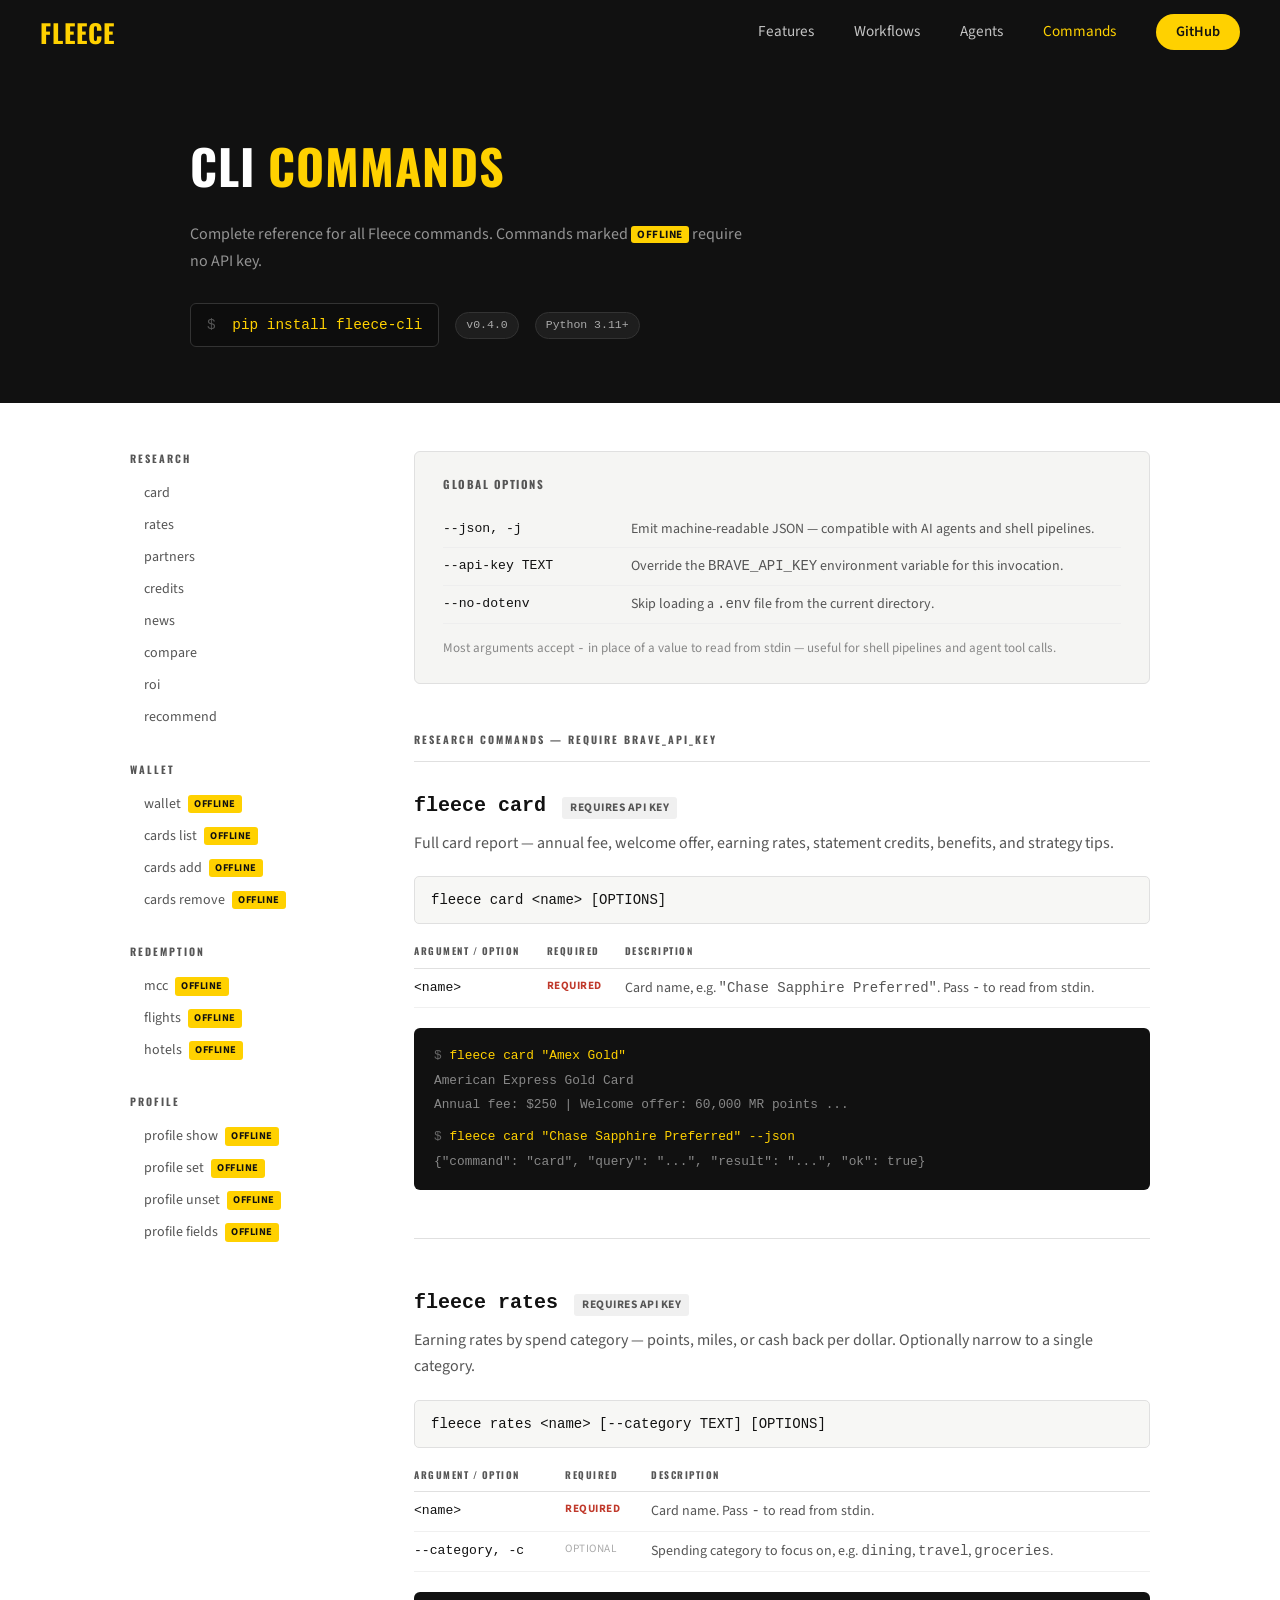
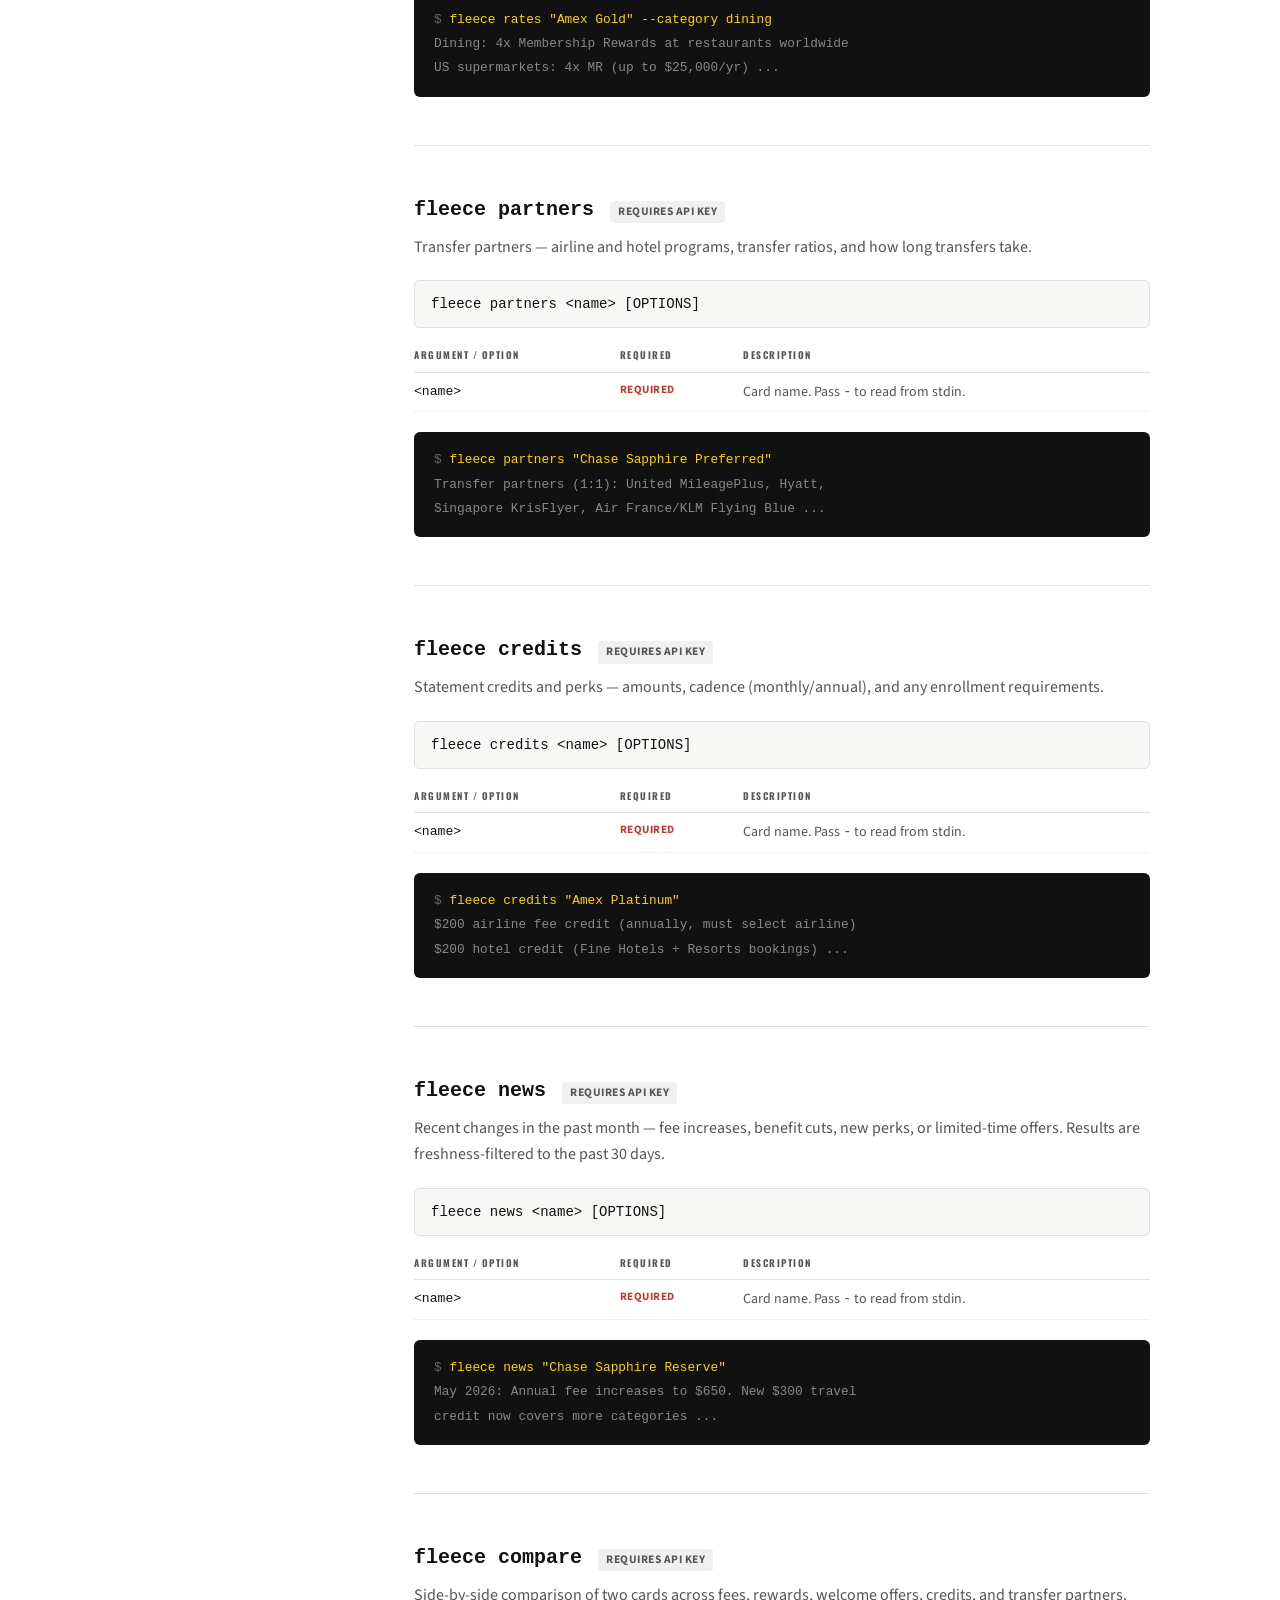
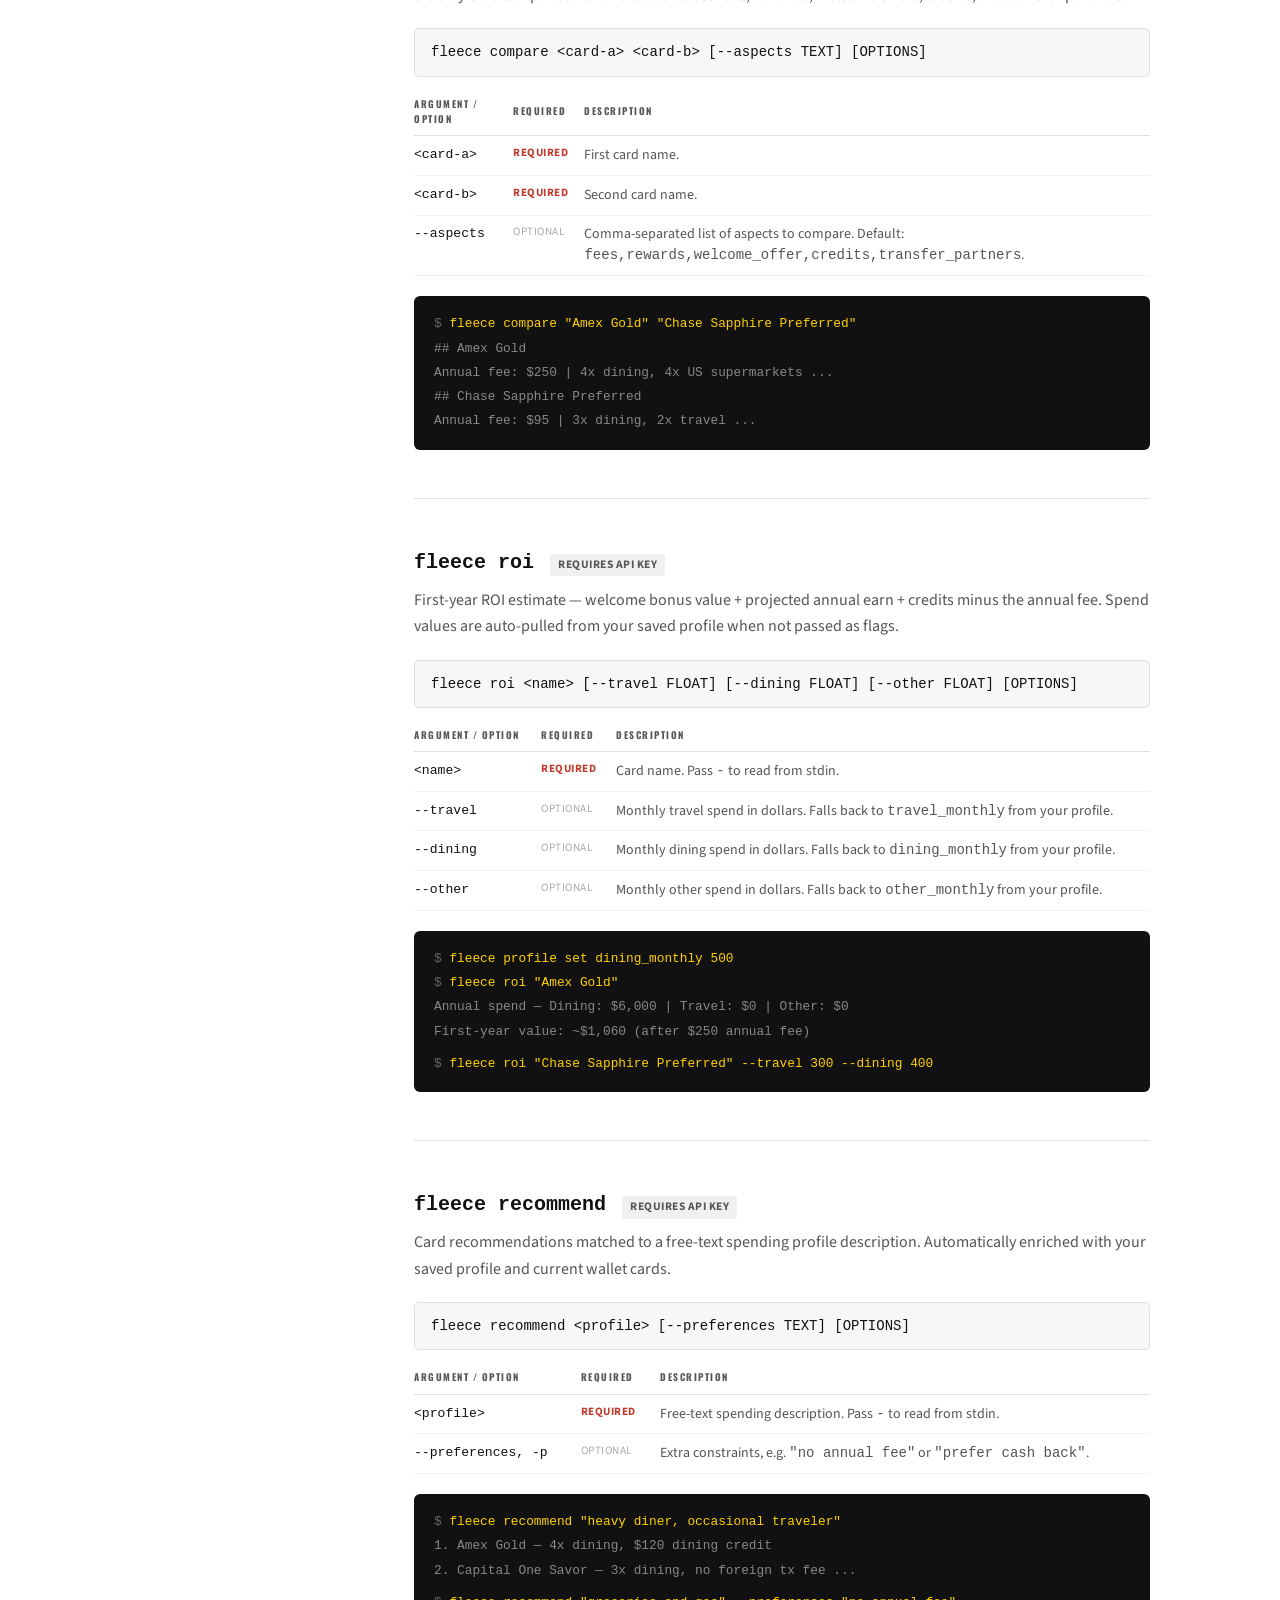
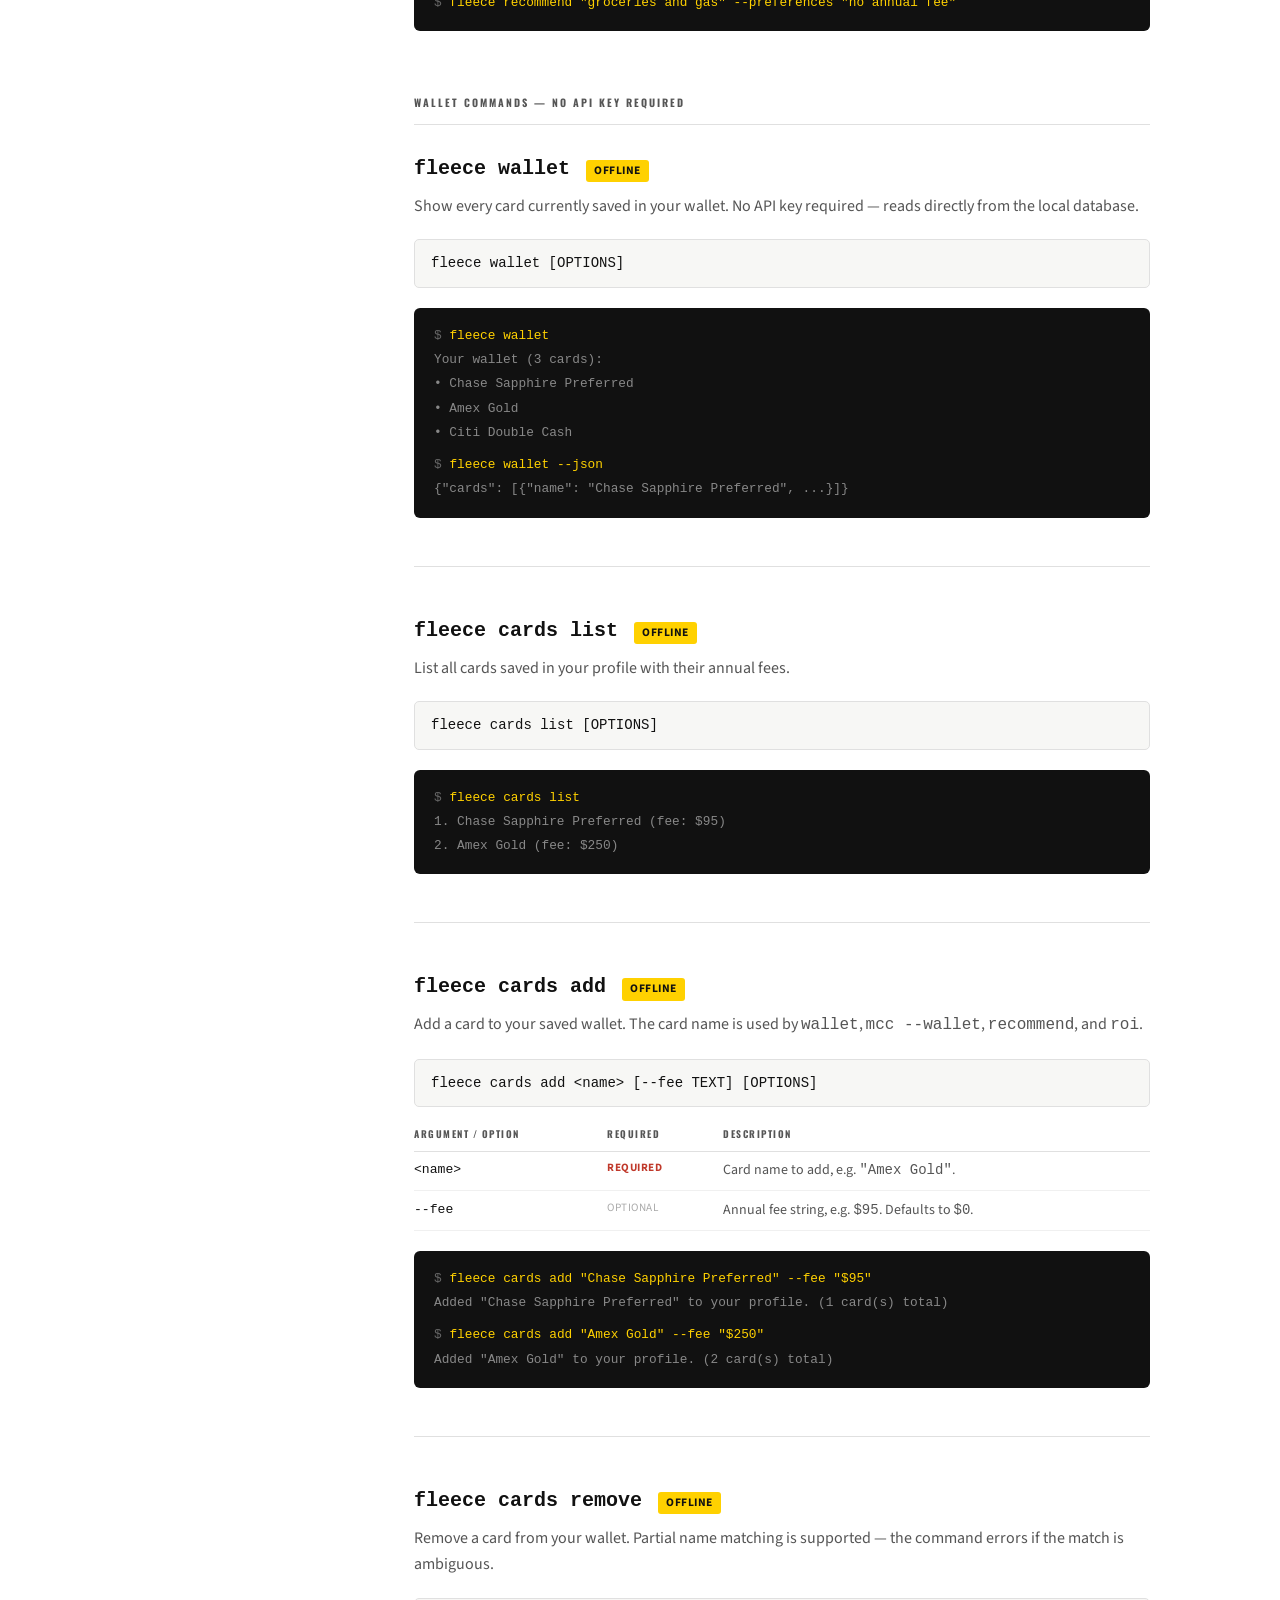
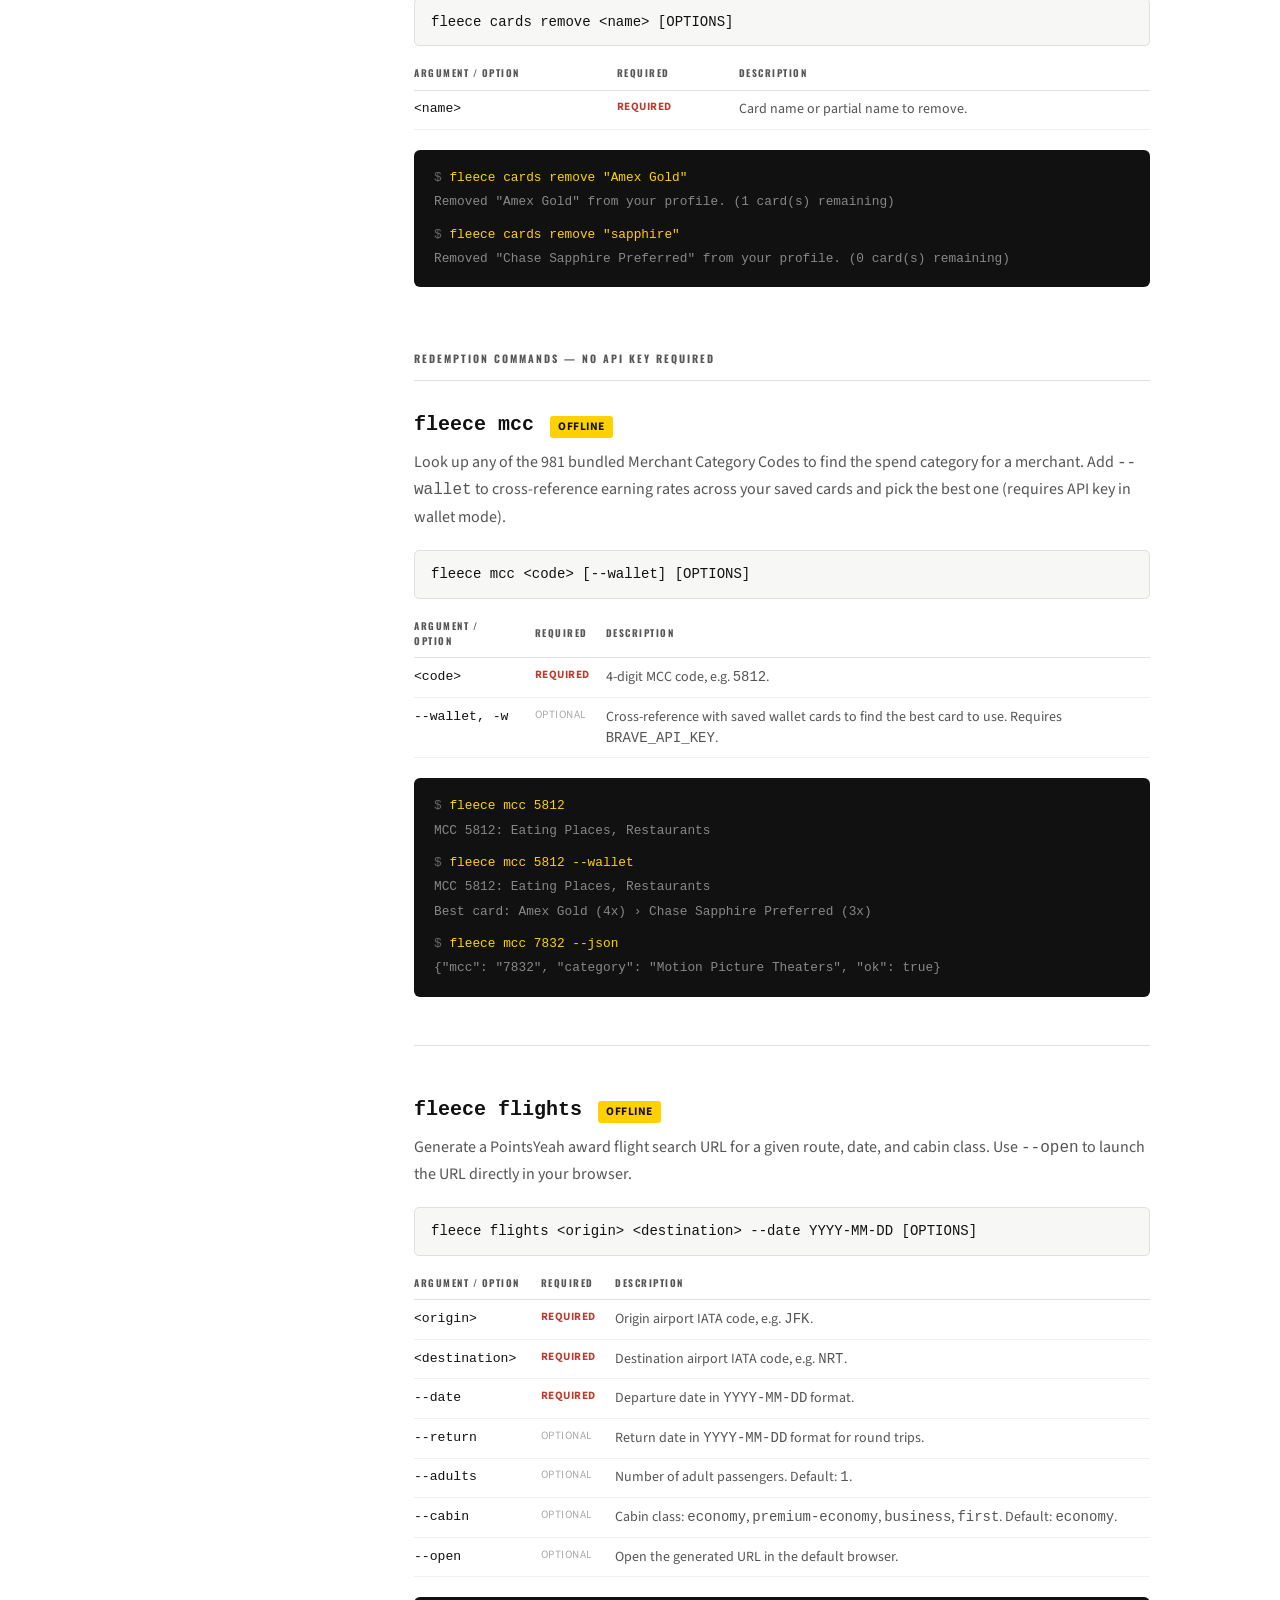
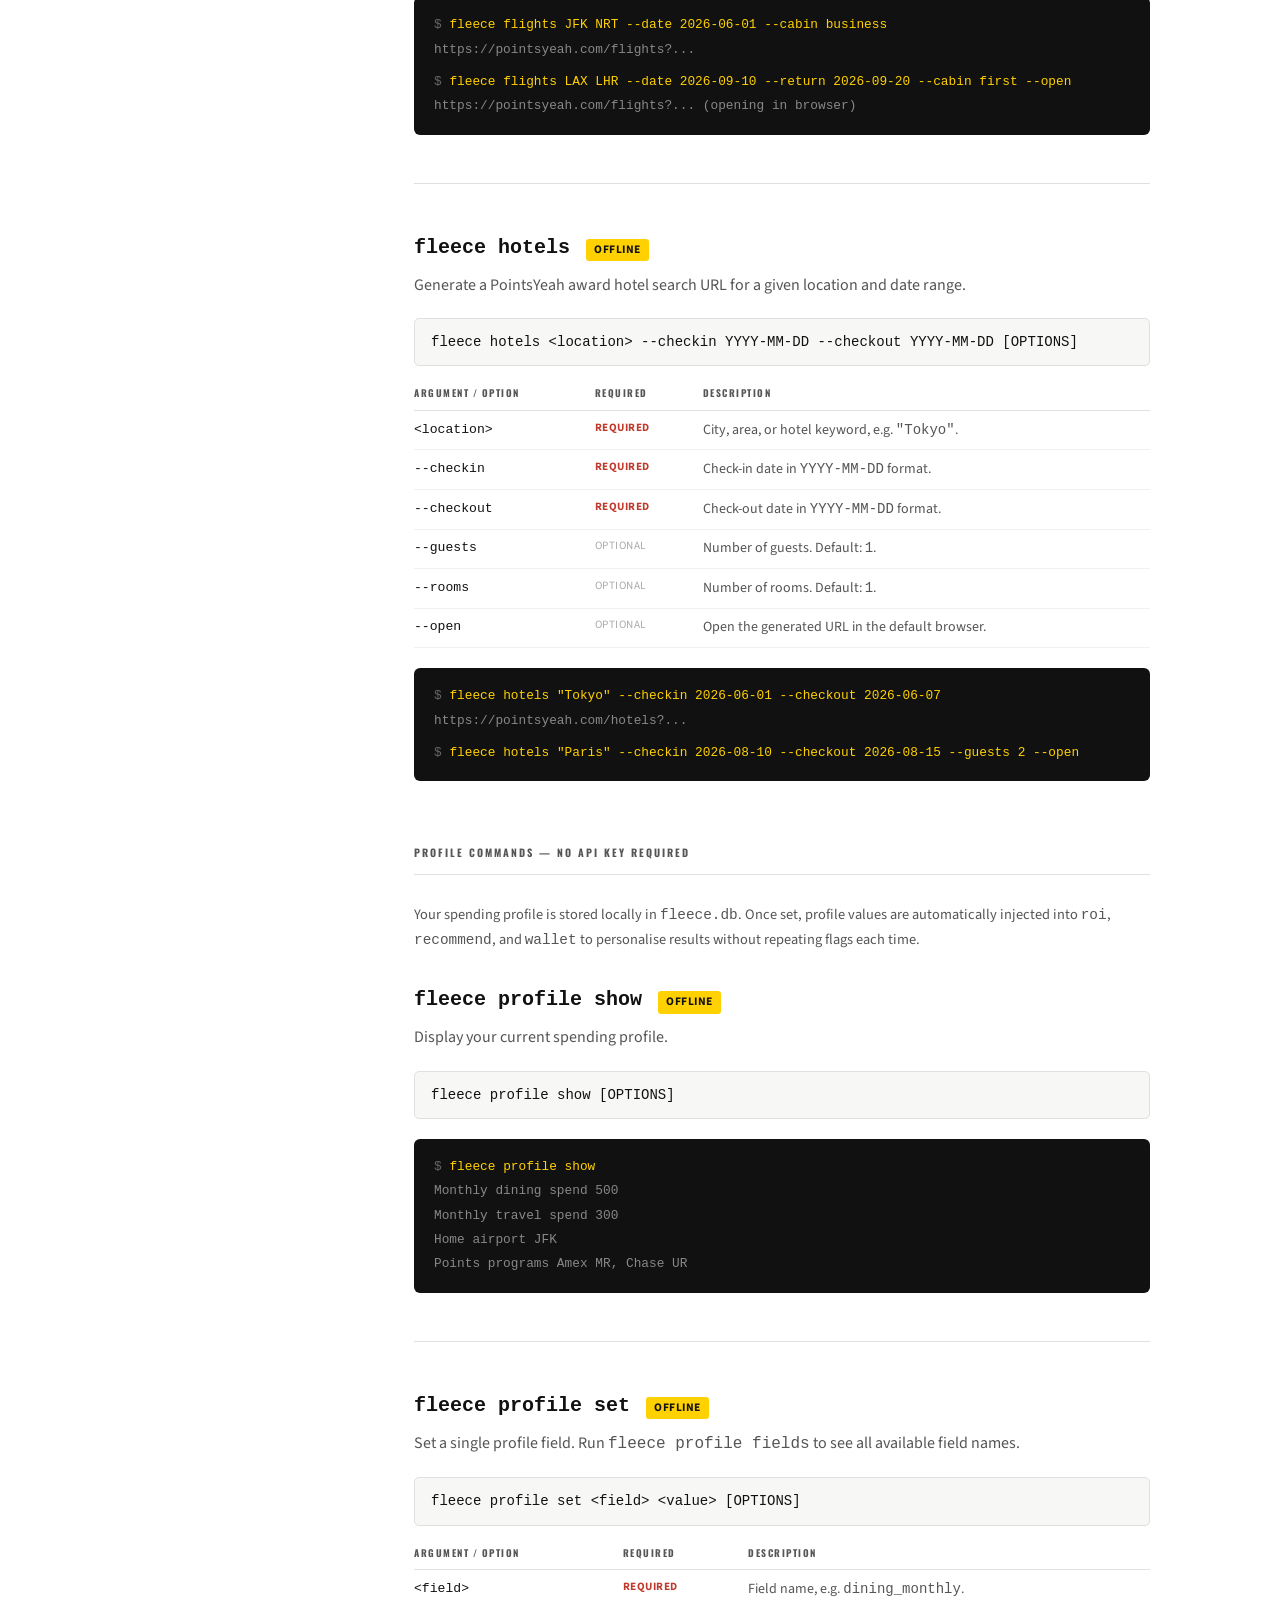
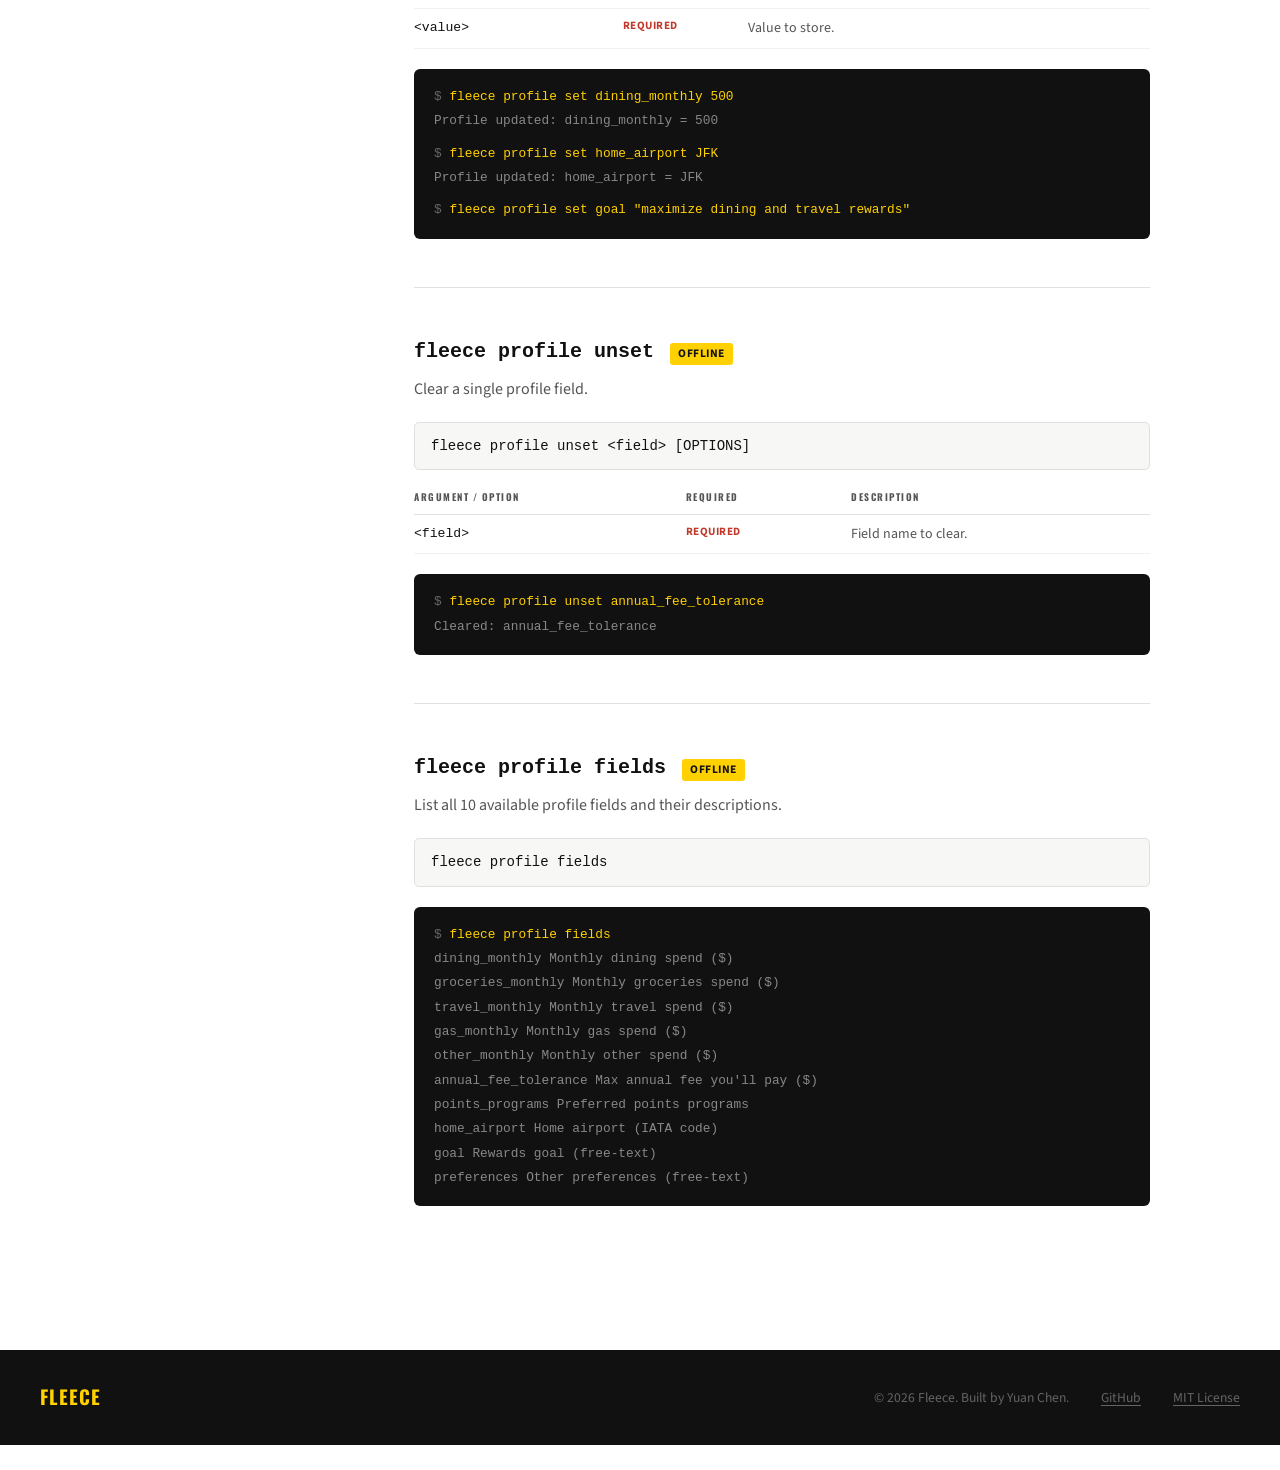
==== docs/commands.html @ 5d51df51 "Add commands documentation page and improve --help text - docs/commands.html: full reference for all" ====
<!DOCTYPE html>
<html lang="en">
<head>
  <meta charset="UTF-8" />
  <meta name="viewport" content="width=device-width, initial-scale=1.0" />

  <title>CLI Commands — Fleece Credit Card Research</title>
  <meta name="description" content="Complete reference for all 13 Fleece CLI commands — card research, wallet management, MCC lookup, award flight and hotel search, spending profile, and ROI estimation." />
  <meta name="robots" content="index, follow" />
  <meta name="author" content="Yuan Chen" />
  <link rel="canonical" href="https://getfleece.io/commands" />

  <meta property="og:type" content="website" />
  <meta property="og:url" content="https://getfleece.io/commands" />
  <meta property="og:title" content="CLI Commands — Fleece Credit Card Research" />
  <meta property="og:description" content="Complete reference for all 13 Fleece CLI commands." />
  <meta property="og:site_name" content="Fleece" />

  <link rel="preconnect" href="https://fonts.googleapis.com">
  <link rel="preconnect" href="https://fonts.gstatic.com" crossorigin>
  <link href="https://fonts.googleapis.com/css2?family=Oswald:wght@400;600;700&family=Source+Sans+3:wght@400;600&display=swap" rel="stylesheet">

  <style>
    *, *::before, *::after { box-sizing: border-box; margin: 0; padding: 0; }

    :root {
      --yellow: #FFD100;
      --black:  #111111;
      --white:  #FFFFFF;
      --gray:   #F5F5F3;
      --mid:    #555555;
      --border: #E0E0E0;
      --font-head: 'Oswald', sans-serif;
      --font-body: 'Source Sans 3', sans-serif;
    }

    html { scroll-behavior: smooth; }

    body {
      font-family: var(--font-body);
      font-size: 17px;
      color: var(--black);
      background: var(--white);
      line-height: 1.6;
    }

    a { color: inherit; }

    /* ── NAV ──────────────────────────────────── */
    nav {
      background: var(--black);
      display: flex;
      align-items: center;
      justify-content: space-between;
      padding: 0 2.5rem;
      height: 64px;
      position: sticky;
      top: 0;
      z-index: 100;
    }

    .nav-logo {
      font-family: var(--font-head);
      font-size: 1.6rem;
      font-weight: 700;
      color: var(--yellow);
      text-decoration: none;
      letter-spacing: 1px;
      text-transform: uppercase;
    }

    .nav-links {
      list-style: none;
      display: flex;
      gap: 2.5rem;
      align-items: center;
    }

    .nav-links a {
      font-family: var(--font-body);
      font-size: 0.95rem;
      color: rgba(255,255,255,0.75);
      text-decoration: none;
      transition: color 0.15s;
    }

    .nav-links a:hover { color: var(--yellow); }
    .nav-links a.active { color: var(--yellow); }

    .nav-links .btn-pill {
      background: var(--yellow);
      color: var(--black);
      padding: 0.45rem 1.25rem;
      border-radius: 100px;
      font-weight: 600;
      font-size: 0.9rem;
    }

    .nav-links .btn-pill:hover { background: #e6bc00; color: var(--black); }

    /* ── PAGE HEADER ──────────────────────────── */
    .page-header {
      background: var(--black);
      padding: 4rem 2.5rem 3.5rem;
    }

    .page-header-inner {
      max-width: 900px;
      margin: 0 auto;
    }

    .page-header h1 {
      font-family: var(--font-head);
      font-size: clamp(2rem, 4vw, 3rem);
      font-weight: 700;
      text-transform: uppercase;
      color: var(--white);
      letter-spacing: 1px;
      margin-bottom: 1rem;
    }

    .page-header h1 span { color: var(--yellow); }

    .page-header p {
      color: rgba(255,255,255,0.55);
      font-size: 1rem;
      max-width: 560px;
      line-height: 1.7;
    }

    .page-header .install-strip {
      margin-top: 1.75rem;
      display: flex;
      align-items: center;
      gap: 1rem;
      flex-wrap: wrap;
    }

    .install-cmd {
      background: #0d0d0d;
      border: 1px solid #333;
      border-radius: 6px;
      padding: 0.6rem 1rem;
      font-family: 'Courier New', monospace;
      font-size: 0.9rem;
      color: var(--yellow);
    }

    .install-cmd span { color: #555; margin-right: 0.5rem; }

    .badge {
      background: #1e1e1e;
      border: 1px solid #333;
      color: #aaa;
      font-family: 'Courier New', monospace;
      font-size: 0.72rem;
      padding: 3px 10px;
      border-radius: 20px;
    }

    /* ── SIDEBAR + CONTENT LAYOUT ─────────────── */
    .docs-layout {
      max-width: 1100px;
      margin: 0 auto;
      padding: 3rem 2.5rem 5rem;
      display: grid;
      grid-template-columns: 220px 1fr;
      gap: 4rem;
      align-items: start;
    }

    @media (max-width: 768px) {
      .docs-layout {
        grid-template-columns: 1fr;
        gap: 2rem;
      }
      .sidebar { display: none; }
    }

    /* ── SIDEBAR ──────────────────────────────── */
    .sidebar {
      position: sticky;
      top: 80px;
    }

    .sidebar-group {
      margin-bottom: 1.75rem;
    }

    .sidebar-group-label {
      font-family: var(--font-head);
      font-size: 0.65rem;
      font-weight: 700;
      text-transform: uppercase;
      letter-spacing: 2px;
      color: var(--mid);
      margin-bottom: 0.6rem;
    }

    .sidebar-group a {
      display: block;
      font-size: 0.875rem;
      color: var(--mid);
      text-decoration: none;
      padding: 0.3rem 0;
      border-left: 2px solid transparent;
      padding-left: 0.75rem;
      transition: color 0.15s, border-color 0.15s;
    }

    .sidebar-group a:hover {
      color: var(--black);
      border-left-color: var(--yellow);
    }

    .offline-badge {
      display: inline-block;
      font-size: 0.65rem;
      font-weight: 700;
      text-transform: uppercase;
      letter-spacing: 0.5px;
      background: var(--yellow);
      color: var(--black);
      padding: 1px 6px;
      border-radius: 3px;
      margin-left: 4px;
      vertical-align: middle;
    }

    /* ── COMMAND SECTIONS ─────────────────────── */
    .cmd-section {
      margin-bottom: 4rem;
    }

    .cmd-section-title {
      font-family: var(--font-head);
      font-size: 0.65rem;
      font-weight: 700;
      text-transform: uppercase;
      letter-spacing: 2px;
      color: var(--mid);
      margin-bottom: 1.75rem;
      padding-bottom: 0.75rem;
      border-bottom: 1px solid var(--border);
    }

    .cmd-block {
      margin-bottom: 3rem;
      padding-bottom: 3rem;
      border-bottom: 1px solid var(--border);
    }

    .cmd-block:last-child {
      border-bottom: none;
      margin-bottom: 0;
      padding-bottom: 0;
    }

    .cmd-block-header {
      display: flex;
      align-items: baseline;
      gap: 1rem;
      margin-bottom: 0.5rem;
      flex-wrap: wrap;
    }

    .cmd-name {
      font-family: 'Courier New', monospace;
      font-size: 1.25rem;
      font-weight: 700;
      color: var(--black);
    }

    .cmd-tag {
      font-size: 0.72rem;
      font-weight: 700;
      text-transform: uppercase;
      letter-spacing: 0.5px;
      padding: 2px 8px;
      border-radius: 3px;
    }

    .cmd-tag-offline {
      background: var(--yellow);
      color: var(--black);
    }

    .cmd-tag-research {
      background: #f0f0f0;
      color: var(--mid);
    }

    .cmd-desc {
      font-size: 1rem;
      color: var(--mid);
      margin-bottom: 1.25rem;
      line-height: 1.65;
    }

    /* usage line */
    .cmd-usage {
      font-family: 'Courier New', monospace;
      font-size: 0.875rem;
      background: #f7f7f5;
      border: 1px solid var(--border);
      border-radius: 5px;
      padding: 0.75rem 1rem;
      margin-bottom: 1.25rem;
      color: var(--black);
      overflow-x: auto;
    }

    /* args / options table */
    .args-table {
      width: 100%;
      border-collapse: collapse;
      margin-bottom: 1.25rem;
      font-size: 0.875rem;
    }

    .args-table th {
      text-align: left;
      font-family: var(--font-head);
      font-size: 0.6rem;
      letter-spacing: 1.5px;
      text-transform: uppercase;
      color: var(--mid);
      padding: 0 0.5rem 0.5rem;
      border-bottom: 1px solid var(--border);
    }

    .args-table th:first-child { padding-left: 0; }

    .args-table td {
      padding: 0.55rem 0.5rem;
      vertical-align: top;
      border-bottom: 1px solid #f0f0f0;
      color: var(--mid);
      line-height: 1.5;
    }

    .args-table td:first-child {
      padding-left: 0;
      font-family: 'Courier New', monospace;
      font-size: 0.82rem;
      color: var(--black);
      white-space: nowrap;
    }

    .args-table td.required {
      font-size: 0.7rem;
      text-transform: uppercase;
      letter-spacing: 0.5px;
      font-weight: 700;
      color: #c0392b;
    }

    .args-table td.optional {
      font-size: 0.7rem;
      text-transform: uppercase;
      letter-spacing: 0.5px;
      color: #aaa;
    }

    /* example block */
    .example-block {
      background: #111;
      border-radius: 6px;
      padding: 1rem 1.25rem;
      font-family: 'Courier New', monospace;
      font-size: 0.8rem;
      line-height: 1.9;
      overflow-x: auto;
    }

    .example-block .prompt { color: #666; }
    .example-block .cmd-text { color: var(--yellow); }
    .example-block .output { color: #888; }

    /* ── GLOBAL OPTIONS ───────────────────────── */
    .global-opts {
      background: var(--gray);
      border: 1px solid var(--border);
      border-radius: 6px;
      padding: 1.5rem 1.75rem;
      margin-bottom: 3rem;
      font-size: 0.9rem;
    }

    .global-opts h3 {
      font-family: var(--font-head);
      font-size: 0.7rem;
      font-weight: 700;
      text-transform: uppercase;
      letter-spacing: 1.5px;
      color: var(--mid);
      margin-bottom: 1rem;
    }

    .global-opts table {
      width: 100%;
      border-collapse: collapse;
      font-size: 0.875rem;
    }

    .global-opts td {
      padding: 0.45rem 0.5rem;
      vertical-align: top;
      color: var(--mid);
      border-bottom: 1px solid #eee;
    }

    .global-opts td:first-child {
      font-family: 'Courier New', monospace;
      font-size: 0.82rem;
      color: var(--black);
      white-space: nowrap;
      padding-left: 0;
      width: 180px;
    }

    /* ── FOOTER ───────────────────────────────── */
    footer {
      background: var(--black);
      padding: 2rem 2.5rem;
      display: flex;
      align-items: center;
      justify-content: space-between;
      gap: 1rem;
      flex-wrap: wrap;
    }

    .footer-logo {
      font-family: var(--font-head);
      font-size: 1.2rem;
      font-weight: 700;
      color: var(--yellow);
      text-transform: uppercase;
      letter-spacing: 1px;
      text-decoration: none;
    }

    .footer-right {
      display: flex;
      align-items: center;
      gap: 2rem;
    }

    .footer-copy {
      color: rgba(255,255,255,0.35);
      font-size: 0.85rem;
    }

    .footer-right a {
      color: rgba(255,255,255,0.35);
      font-size: 0.85rem;
      text-decoration: underline;
      text-underline-offset: 3px;
    }

    .footer-right a:hover { color: var(--yellow); }
  </style>
</head>
<body>

<!-- NAV -->
<nav>
  <a class="nav-logo" href="/">Fleece</a>
  <ul class="nav-links">
    <li><a href="/#features">Features</a></li>
    <li><a href="/#workflows">Workflows</a></li>
    <li><a href="/#agents">Agents</a></li>
    <li><a href="/commands" class="active">Commands</a></li>
    <li><a href="https://github.com/chenyuan99/fleece" target="_blank" class="btn-pill">GitHub</a></li>
  </ul>
</nav>

<!-- PAGE HEADER -->
<div class="page-header">
  <div class="page-header-inner">
    <h1>CLI <span>Commands</span></h1>
    <p>Complete reference for all Fleece commands. Commands marked <span style="background:var(--yellow);color:var(--black);font-size:0.7rem;font-weight:700;text-transform:uppercase;letter-spacing:0.5px;padding:1px 6px;border-radius:3px;vertical-align:middle;">offline</span> require no API key.</p>
    <div class="install-strip">
      <div class="install-cmd"><span>$</span> pip install fleece-cli</div>
      <span class="badge">v0.4.0</span>
      <span class="badge">Python 3.11+</span>
    </div>
  </div>
</div>

<!-- DOCS LAYOUT -->
<div class="docs-layout">

  <!-- SIDEBAR -->
  <aside class="sidebar">
    <div class="sidebar-group">
      <div class="sidebar-group-label">Research</div>
      <a href="#cmd-card">card</a>
      <a href="#cmd-rates">rates</a>
      <a href="#cmd-partners">partners</a>
      <a href="#cmd-credits">credits</a>
      <a href="#cmd-news">news</a>
      <a href="#cmd-compare">compare</a>
      <a href="#cmd-roi">roi</a>
      <a href="#cmd-recommend">recommend</a>
    </div>
    <div class="sidebar-group">
      <div class="sidebar-group-label">Wallet</div>
      <a href="#cmd-wallet">wallet <span class="offline-badge">offline</span></a>
      <a href="#cmd-cards-list">cards list <span class="offline-badge">offline</span></a>
      <a href="#cmd-cards-add">cards add <span class="offline-badge">offline</span></a>
      <a href="#cmd-cards-remove">cards remove <span class="offline-badge">offline</span></a>
    </div>
    <div class="sidebar-group">
      <div class="sidebar-group-label">Redemption</div>
      <a href="#cmd-mcc">mcc <span class="offline-badge">offline</span></a>
      <a href="#cmd-flights">flights <span class="offline-badge">offline</span></a>
      <a href="#cmd-hotels">hotels <span class="offline-badge">offline</span></a>
    </div>
    <div class="sidebar-group">
      <div class="sidebar-group-label">Profile</div>
      <a href="#cmd-profile-show">profile show <span class="offline-badge">offline</span></a>
      <a href="#cmd-profile-set">profile set <span class="offline-badge">offline</span></a>
      <a href="#cmd-profile-unset">profile unset <span class="offline-badge">offline</span></a>
      <a href="#cmd-profile-fields">profile fields <span class="offline-badge">offline</span></a>
    </div>
  </aside>

  <!-- MAIN CONTENT -->
  <main>

    <!-- Global options -->
    <div class="global-opts">
      <h3>Global Options</h3>
      <table>
        <tr>
          <td>--json, -j</td>
          <td>Emit machine-readable JSON — compatible with AI agents and shell pipelines.</td>
        </tr>
        <tr>
          <td>--api-key TEXT</td>
          <td>Override the <code>BRAVE_API_KEY</code> environment variable for this invocation.</td>
        </tr>
        <tr>
          <td>--no-dotenv</td>
          <td>Skip loading a <code>.env</code> file from the current directory.</td>
        </tr>
      </table>
      <p style="margin-top:0.9rem;font-size:0.82rem;color:#888;">Most arguments accept <code>-</code> in place of a value to read from stdin — useful for shell pipelines and agent tool calls.</p>
    </div>

    <!-- ── RESEARCH ──────────────────────────── -->
    <section class="cmd-section" id="research">
      <div class="cmd-section-title">Research Commands — require BRAVE_API_KEY</div>

      <!-- card -->
      <div class="cmd-block" id="cmd-card">
        <div class="cmd-block-header">
          <span class="cmd-name">fleece card</span>
          <span class="cmd-tag cmd-tag-research">requires api key</span>
        </div>
        <p class="cmd-desc">Full card report — annual fee, welcome offer, earning rates, statement credits, benefits, and strategy tips.</p>
        <div class="cmd-usage">fleece card &lt;name&gt; [OPTIONS]</div>
        <table class="args-table">
          <tr><th>Argument / Option</th><th>Required</th><th>Description</th></tr>
          <tr><td>&lt;name&gt;</td><td class="required">required</td><td>Card name, e.g. <code>"Chase Sapphire Preferred"</code>. Pass <code>-</code> to read from stdin.</td></tr>
        </table>
        <div class="example-block">
          <div><span class="prompt">$</span> <span class="cmd-text">fleece card "Amex Gold"</span></div>
          <div><span class="output">American Express Gold Card</span></div>
          <div><span class="output">Annual fee: $250 | Welcome offer: 60,000 MR points ...</span></div>
          <div style="margin-top:0.5rem;"><span class="prompt">$</span> <span class="cmd-text">fleece card "Chase Sapphire Preferred" --json</span></div>
          <div><span class="output">{"command": "card", "query": "...", "result": "...", "ok": true}</span></div>
        </div>
      </div>

      <!-- rates -->
      <div class="cmd-block" id="cmd-rates">
        <div class="cmd-block-header">
          <span class="cmd-name">fleece rates</span>
          <span class="cmd-tag cmd-tag-research">requires api key</span>
        </div>
        <p class="cmd-desc">Earning rates by spend category — points, miles, or cash back per dollar. Optionally narrow to a single category.</p>
        <div class="cmd-usage">fleece rates &lt;name&gt; [--category TEXT] [OPTIONS]</div>
        <table class="args-table">
          <tr><th>Argument / Option</th><th>Required</th><th>Description</th></tr>
          <tr><td>&lt;name&gt;</td><td class="required">required</td><td>Card name. Pass <code>-</code> to read from stdin.</td></tr>
          <tr><td>--category, -c</td><td class="optional">optional</td><td>Spending category to focus on, e.g. <code>dining</code>, <code>travel</code>, <code>groceries</code>.</td></tr>
        </table>
        <div class="example-block">
          <div><span class="prompt">$</span> <span class="cmd-text">fleece rates "Amex Gold" --category dining</span></div>
          <div><span class="output">Dining: 4x Membership Rewards at restaurants worldwide</span></div>
          <div><span class="output">US supermarkets: 4x MR (up to $25,000/yr) ...</span></div>
        </div>
      </div>

      <!-- partners -->
      <div class="cmd-block" id="cmd-partners">
        <div class="cmd-block-header">
          <span class="cmd-name">fleece partners</span>
          <span class="cmd-tag cmd-tag-research">requires api key</span>
        </div>
        <p class="cmd-desc">Transfer partners — airline and hotel programs, transfer ratios, and how long transfers take.</p>
        <div class="cmd-usage">fleece partners &lt;name&gt; [OPTIONS]</div>
        <table class="args-table">
          <tr><th>Argument / Option</th><th>Required</th><th>Description</th></tr>
          <tr><td>&lt;name&gt;</td><td class="required">required</td><td>Card name. Pass <code>-</code> to read from stdin.</td></tr>
        </table>
        <div class="example-block">
          <div><span class="prompt">$</span> <span class="cmd-text">fleece partners "Chase Sapphire Preferred"</span></div>
          <div><span class="output">Transfer partners (1:1): United MileagePlus, Hyatt,</span></div>
          <div><span class="output">Singapore KrisFlyer, Air France/KLM Flying Blue ...</span></div>
        </div>
      </div>

      <!-- credits -->
      <div class="cmd-block" id="cmd-credits">
        <div class="cmd-block-header">
          <span class="cmd-name">fleece credits</span>
          <span class="cmd-tag cmd-tag-research">requires api key</span>
        </div>
        <p class="cmd-desc">Statement credits and perks — amounts, cadence (monthly/annual), and any enrollment requirements.</p>
        <div class="cmd-usage">fleece credits &lt;name&gt; [OPTIONS]</div>
        <table class="args-table">
          <tr><th>Argument / Option</th><th>Required</th><th>Description</th></tr>
          <tr><td>&lt;name&gt;</td><td class="required">required</td><td>Card name. Pass <code>-</code> to read from stdin.</td></tr>
        </table>
        <div class="example-block">
          <div><span class="prompt">$</span> <span class="cmd-text">fleece credits "Amex Platinum"</span></div>
          <div><span class="output">$200 airline fee credit (annually, must select airline)</span></div>
          <div><span class="output">$200 hotel credit (Fine Hotels + Resorts bookings) ...</span></div>
        </div>
      </div>

      <!-- news -->
      <div class="cmd-block" id="cmd-news">
        <div class="cmd-block-header">
          <span class="cmd-name">fleece news</span>
          <span class="cmd-tag cmd-tag-research">requires api key</span>
        </div>
        <p class="cmd-desc">Recent changes in the past month — fee increases, benefit cuts, new perks, or limited-time offers. Results are freshness-filtered to the past 30 days.</p>
        <div class="cmd-usage">fleece news &lt;name&gt; [OPTIONS]</div>
        <table class="args-table">
          <tr><th>Argument / Option</th><th>Required</th><th>Description</th></tr>
          <tr><td>&lt;name&gt;</td><td class="required">required</td><td>Card name. Pass <code>-</code> to read from stdin.</td></tr>
        </table>
        <div class="example-block">
          <div><span class="prompt">$</span> <span class="cmd-text">fleece news "Chase Sapphire Reserve"</span></div>
          <div><span class="output">May 2026: Annual fee increases to $650. New $300 travel</span></div>
          <div><span class="output">credit now covers more categories ...</span></div>
        </div>
      </div>

      <!-- compare -->
      <div class="cmd-block" id="cmd-compare">
        <div class="cmd-block-header">
          <span class="cmd-name">fleece compare</span>
          <span class="cmd-tag cmd-tag-research">requires api key</span>
        </div>
        <p class="cmd-desc">Side-by-side comparison of two cards across fees, rewards, welcome offers, credits, and transfer partners.</p>
        <div class="cmd-usage">fleece compare &lt;card-a&gt; &lt;card-b&gt; [--aspects TEXT] [OPTIONS]</div>
        <table class="args-table">
          <tr><th>Argument / Option</th><th>Required</th><th>Description</th></tr>
          <tr><td>&lt;card-a&gt;</td><td class="required">required</td><td>First card name.</td></tr>
          <tr><td>&lt;card-b&gt;</td><td class="required">required</td><td>Second card name.</td></tr>
          <tr><td>--aspects</td><td class="optional">optional</td><td>Comma-separated list of aspects to compare. Default: <code>fees,rewards,welcome_offer,credits,transfer_partners</code>.</td></tr>
        </table>
        <div class="example-block">
          <div><span class="prompt">$</span> <span class="cmd-text">fleece compare "Amex Gold" "Chase Sapphire Preferred"</span></div>
          <div><span class="output">## Amex Gold</span></div>
          <div><span class="output">Annual fee: $250 | 4x dining, 4x US supermarkets ...</span></div>
          <div><span class="output">## Chase Sapphire Preferred</span></div>
          <div><span class="output">Annual fee: $95 | 3x dining, 2x travel ...</span></div>
        </div>
      </div>

      <!-- roi -->
      <div class="cmd-block" id="cmd-roi">
        <div class="cmd-block-header">
          <span class="cmd-name">fleece roi</span>
          <span class="cmd-tag cmd-tag-research">requires api key</span>
        </div>
        <p class="cmd-desc">First-year ROI estimate — welcome bonus value + projected annual earn + credits minus the annual fee. Spend values are auto-pulled from your saved profile when not passed as flags.</p>
        <div class="cmd-usage">fleece roi &lt;name&gt; [--travel FLOAT] [--dining FLOAT] [--other FLOAT] [OPTIONS]</div>
        <table class="args-table">
          <tr><th>Argument / Option</th><th>Required</th><th>Description</th></tr>
          <tr><td>&lt;name&gt;</td><td class="required">required</td><td>Card name. Pass <code>-</code> to read from stdin.</td></tr>
          <tr><td>--travel</td><td class="optional">optional</td><td>Monthly travel spend in dollars. Falls back to <code>travel_monthly</code> from your profile.</td></tr>
          <tr><td>--dining</td><td class="optional">optional</td><td>Monthly dining spend in dollars. Falls back to <code>dining_monthly</code> from your profile.</td></tr>
          <tr><td>--other</td><td class="optional">optional</td><td>Monthly other spend in dollars. Falls back to <code>other_monthly</code> from your profile.</td></tr>
        </table>
        <div class="example-block">
          <div><span class="prompt">$</span> <span class="cmd-text">fleece profile set dining_monthly 500</span></div>
          <div><span class="prompt">$</span> <span class="cmd-text">fleece roi "Amex Gold"</span></div>
          <div><span class="output">Annual spend — Dining: $6,000 | Travel: $0 | Other: $0</span></div>
          <div><span class="output">First-year value: ~$1,060 (after $250 annual fee)</span></div>
          <div style="margin-top:0.5rem;"><span class="prompt">$</span> <span class="cmd-text">fleece roi "Chase Sapphire Preferred" --travel 300 --dining 400</span></div>
        </div>
      </div>

      <!-- recommend -->
      <div class="cmd-block" id="cmd-recommend">
        <div class="cmd-block-header">
          <span class="cmd-name">fleece recommend</span>
          <span class="cmd-tag cmd-tag-research">requires api key</span>
        </div>
        <p class="cmd-desc">Card recommendations matched to a free-text spending profile description. Automatically enriched with your saved profile and current wallet cards.</p>
        <div class="cmd-usage">fleece recommend &lt;profile&gt; [--preferences TEXT] [OPTIONS]</div>
        <table class="args-table">
          <tr><th>Argument / Option</th><th>Required</th><th>Description</th></tr>
          <tr><td>&lt;profile&gt;</td><td class="required">required</td><td>Free-text spending description. Pass <code>-</code> to read from stdin.</td></tr>
          <tr><td>--preferences, -p</td><td class="optional">optional</td><td>Extra constraints, e.g. <code>"no annual fee"</code> or <code>"prefer cash back"</code>.</td></tr>
        </table>
        <div class="example-block">
          <div><span class="prompt">$</span> <span class="cmd-text">fleece recommend "heavy diner, occasional traveler"</span></div>
          <div><span class="output">1. Amex Gold — 4x dining, $120 dining credit</span></div>
          <div><span class="output">2. Capital One Savor — 3x dining, no foreign tx fee ...</span></div>
          <div style="margin-top:0.5rem;"><span class="prompt">$</span> <span class="cmd-text">fleece recommend "groceries and gas" --preferences "no annual fee"</span></div>
        </div>
      </div>

    </section>

    <!-- ── WALLET ─────────────────────────────── -->
    <section class="cmd-section" id="wallet">
      <div class="cmd-section-title">Wallet Commands — no API key required</div>

      <!-- wallet -->
      <div class="cmd-block" id="cmd-wallet">
        <div class="cmd-block-header">
          <span class="cmd-name">fleece wallet</span>
          <span class="cmd-tag cmd-tag-offline">offline</span>
        </div>
        <p class="cmd-desc">Show every card currently saved in your wallet. No API key required — reads directly from the local database.</p>
        <div class="cmd-usage">fleece wallet [OPTIONS]</div>
        <div class="example-block">
          <div><span class="prompt">$</span> <span class="cmd-text">fleece wallet</span></div>
          <div><span class="output">Your wallet (3 cards):</span></div>
          <div><span class="output"></span></div>
          <div><span class="output">  • Chase Sapphire Preferred</span></div>
          <div><span class="output">  • Amex Gold</span></div>
          <div><span class="output">  • Citi Double Cash</span></div>
          <div style="margin-top:0.5rem;"><span class="prompt">$</span> <span class="cmd-text">fleece wallet --json</span></div>
          <div><span class="output">{"cards": [{"name": "Chase Sapphire Preferred", ...}]}</span></div>
        </div>
      </div>

      <!-- cards list -->
      <div class="cmd-block" id="cmd-cards-list">
        <div class="cmd-block-header">
          <span class="cmd-name">fleece cards list</span>
          <span class="cmd-tag cmd-tag-offline">offline</span>
        </div>
        <p class="cmd-desc">List all cards saved in your profile with their annual fees.</p>
        <div class="cmd-usage">fleece cards list [OPTIONS]</div>
        <div class="example-block">
          <div><span class="prompt">$</span> <span class="cmd-text">fleece cards list</span></div>
          <div><span class="output">1. Chase Sapphire Preferred  (fee: $95)</span></div>
          <div><span class="output">2. Amex Gold  (fee: $250)</span></div>
        </div>
      </div>

      <!-- cards add -->
      <div class="cmd-block" id="cmd-cards-add">
        <div class="cmd-block-header">
          <span class="cmd-name">fleece cards add</span>
          <span class="cmd-tag cmd-tag-offline">offline</span>
        </div>
        <p class="cmd-desc">Add a card to your saved wallet. The card name is used by <code>wallet</code>, <code>mcc --wallet</code>, <code>recommend</code>, and <code>roi</code>.</p>
        <div class="cmd-usage">fleece cards add &lt;name&gt; [--fee TEXT] [OPTIONS]</div>
        <table class="args-table">
          <tr><th>Argument / Option</th><th>Required</th><th>Description</th></tr>
          <tr><td>&lt;name&gt;</td><td class="required">required</td><td>Card name to add, e.g. <code>"Amex Gold"</code>.</td></tr>
          <tr><td>--fee</td><td class="optional">optional</td><td>Annual fee string, e.g. <code>$95</code>. Defaults to <code>$0</code>.</td></tr>
        </table>
        <div class="example-block">
          <div><span class="prompt">$</span> <span class="cmd-text">fleece cards add "Chase Sapphire Preferred" --fee "$95"</span></div>
          <div><span class="output">Added "Chase Sapphire Preferred" to your profile. (1 card(s) total)</span></div>
          <div style="margin-top:0.5rem;"><span class="prompt">$</span> <span class="cmd-text">fleece cards add "Amex Gold" --fee "$250"</span></div>
          <div><span class="output">Added "Amex Gold" to your profile. (2 card(s) total)</span></div>
        </div>
      </div>

      <!-- cards remove -->
      <div class="cmd-block" id="cmd-cards-remove">
        <div class="cmd-block-header">
          <span class="cmd-name">fleece cards remove</span>
          <span class="cmd-tag cmd-tag-offline">offline</span>
        </div>
        <p class="cmd-desc">Remove a card from your wallet. Partial name matching is supported — the command errors if the match is ambiguous.</p>
        <div class="cmd-usage">fleece cards remove &lt;name&gt; [OPTIONS]</div>
        <table class="args-table">
          <tr><th>Argument / Option</th><th>Required</th><th>Description</th></tr>
          <tr><td>&lt;name&gt;</td><td class="required">required</td><td>Card name or partial name to remove.</td></tr>
        </table>
        <div class="example-block">
          <div><span class="prompt">$</span> <span class="cmd-text">fleece cards remove "Amex Gold"</span></div>
          <div><span class="output">Removed "Amex Gold" from your profile. (1 card(s) remaining)</span></div>
          <div style="margin-top:0.5rem;"><span class="prompt">$</span> <span class="cmd-text">fleece cards remove "sapphire"</span></div>
          <div><span class="output">Removed "Chase Sapphire Preferred" from your profile. (0 card(s) remaining)</span></div>
        </div>
      </div>

    </section>

    <!-- ── REDEMPTION ─────────────────────────── -->
    <section class="cmd-section" id="redemption">
      <div class="cmd-section-title">Redemption Commands — no API key required</div>

      <!-- mcc -->
      <div class="cmd-block" id="cmd-mcc">
        <div class="cmd-block-header">
          <span class="cmd-name">fleece mcc</span>
          <span class="cmd-tag cmd-tag-offline">offline</span>
        </div>
        <p class="cmd-desc">Look up any of the 981 bundled Merchant Category Codes to find the spend category for a merchant. Add <code>--wallet</code> to cross-reference earning rates across your saved cards and pick the best one (requires API key in wallet mode).</p>
        <div class="cmd-usage">fleece mcc &lt;code&gt; [--wallet] [OPTIONS]</div>
        <table class="args-table">
          <tr><th>Argument / Option</th><th>Required</th><th>Description</th></tr>
          <tr><td>&lt;code&gt;</td><td class="required">required</td><td>4-digit MCC code, e.g. <code>5812</code>.</td></tr>
          <tr><td>--wallet, -w</td><td class="optional">optional</td><td>Cross-reference with saved wallet cards to find the best card to use. Requires <code>BRAVE_API_KEY</code>.</td></tr>
        </table>
        <div class="example-block">
          <div><span class="prompt">$</span> <span class="cmd-text">fleece mcc 5812</span></div>
          <div><span class="output">MCC 5812: Eating Places, Restaurants</span></div>
          <div style="margin-top:0.5rem;"><span class="prompt">$</span> <span class="cmd-text">fleece mcc 5812 --wallet</span></div>
          <div><span class="output">MCC 5812: Eating Places, Restaurants</span></div>
          <div><span class="output">Best card: Amex Gold (4x) › Chase Sapphire Preferred (3x)</span></div>
          <div style="margin-top:0.5rem;"><span class="prompt">$</span> <span class="cmd-text">fleece mcc 7832 --json</span></div>
          <div><span class="output">{"mcc": "7832", "category": "Motion Picture Theaters", "ok": true}</span></div>
        </div>
      </div>

      <!-- flights -->
      <div class="cmd-block" id="cmd-flights">
        <div class="cmd-block-header">
          <span class="cmd-name">fleece flights</span>
          <span class="cmd-tag cmd-tag-offline">offline</span>
        </div>
        <p class="cmd-desc">Generate a PointsYeah award flight search URL for a given route, date, and cabin class. Use <code>--open</code> to launch the URL directly in your browser.</p>
        <div class="cmd-usage">fleece flights &lt;origin&gt; &lt;destination&gt; --date YYYY-MM-DD [OPTIONS]</div>
        <table class="args-table">
          <tr><th>Argument / Option</th><th>Required</th><th>Description</th></tr>
          <tr><td>&lt;origin&gt;</td><td class="required">required</td><td>Origin airport IATA code, e.g. <code>JFK</code>.</td></tr>
          <tr><td>&lt;destination&gt;</td><td class="required">required</td><td>Destination airport IATA code, e.g. <code>NRT</code>.</td></tr>
          <tr><td>--date</td><td class="required">required</td><td>Departure date in <code>YYYY-MM-DD</code> format.</td></tr>
          <tr><td>--return</td><td class="optional">optional</td><td>Return date in <code>YYYY-MM-DD</code> format for round trips.</td></tr>
          <tr><td>--adults</td><td class="optional">optional</td><td>Number of adult passengers. Default: <code>1</code>.</td></tr>
          <tr><td>--cabin</td><td class="optional">optional</td><td>Cabin class: <code>economy</code>, <code>premium-economy</code>, <code>business</code>, <code>first</code>. Default: <code>economy</code>.</td></tr>
          <tr><td>--open</td><td class="optional">optional</td><td>Open the generated URL in the default browser.</td></tr>
        </table>
        <div class="example-block">
          <div><span class="prompt">$</span> <span class="cmd-text">fleece flights JFK NRT --date 2026-06-01 --cabin business</span></div>
          <div><span class="output">https://pointsyeah.com/flights?...</span></div>
          <div style="margin-top:0.5rem;"><span class="prompt">$</span> <span class="cmd-text">fleece flights LAX LHR --date 2026-09-10 --return 2026-09-20 --cabin first --open</span></div>
          <div><span class="output">https://pointsyeah.com/flights?... (opening in browser)</span></div>
        </div>
      </div>

      <!-- hotels -->
      <div class="cmd-block" id="cmd-hotels">
        <div class="cmd-block-header">
          <span class="cmd-name">fleece hotels</span>
          <span class="cmd-tag cmd-tag-offline">offline</span>
        </div>
        <p class="cmd-desc">Generate a PointsYeah award hotel search URL for a given location and date range.</p>
        <div class="cmd-usage">fleece hotels &lt;location&gt; --checkin YYYY-MM-DD --checkout YYYY-MM-DD [OPTIONS]</div>
        <table class="args-table">
          <tr><th>Argument / Option</th><th>Required</th><th>Description</th></tr>
          <tr><td>&lt;location&gt;</td><td class="required">required</td><td>City, area, or hotel keyword, e.g. <code>"Tokyo"</code>.</td></tr>
          <tr><td>--checkin</td><td class="required">required</td><td>Check-in date in <code>YYYY-MM-DD</code> format.</td></tr>
          <tr><td>--checkout</td><td class="required">required</td><td>Check-out date in <code>YYYY-MM-DD</code> format.</td></tr>
          <tr><td>--guests</td><td class="optional">optional</td><td>Number of guests. Default: <code>1</code>.</td></tr>
          <tr><td>--rooms</td><td class="optional">optional</td><td>Number of rooms. Default: <code>1</code>.</td></tr>
          <tr><td>--open</td><td class="optional">optional</td><td>Open the generated URL in the default browser.</td></tr>
        </table>
        <div class="example-block">
          <div><span class="prompt">$</span> <span class="cmd-text">fleece hotels "Tokyo" --checkin 2026-06-01 --checkout 2026-06-07</span></div>
          <div><span class="output">https://pointsyeah.com/hotels?...</span></div>
          <div style="margin-top:0.5rem;"><span class="prompt">$</span> <span class="cmd-text">fleece hotels "Paris" --checkin 2026-08-10 --checkout 2026-08-15 --guests 2 --open</span></div>
        </div>
      </div>

    </section>

    <!-- ── PROFILE ────────────────────────────── -->
    <section class="cmd-section" id="profile">
      <div class="cmd-section-title">Profile Commands — no API key required</div>

      <p style="font-size:0.9rem;color:var(--mid);margin-bottom:2rem;line-height:1.65;">Your spending profile is stored locally in <code>fleece.db</code>. Once set, profile values are automatically injected into <code>roi</code>, <code>recommend</code>, and <code>wallet</code> to personalise results without repeating flags each time.</p>

      <!-- profile show -->
      <div class="cmd-block" id="cmd-profile-show">
        <div class="cmd-block-header">
          <span class="cmd-name">fleece profile show</span>
          <span class="cmd-tag cmd-tag-offline">offline</span>
        </div>
        <p class="cmd-desc">Display your current spending profile.</p>
        <div class="cmd-usage">fleece profile show [OPTIONS]</div>
        <div class="example-block">
          <div><span class="prompt">$</span> <span class="cmd-text">fleece profile show</span></div>
          <div><span class="output">  Monthly dining spend                          500</span></div>
          <div><span class="output">  Monthly travel spend                          300</span></div>
          <div><span class="output">  Home airport                                  JFK</span></div>
          <div><span class="output">  Points programs                               Amex MR, Chase UR</span></div>
        </div>
      </div>

      <!-- profile set -->
      <div class="cmd-block" id="cmd-profile-set">
        <div class="cmd-block-header">
          <span class="cmd-name">fleece profile set</span>
          <span class="cmd-tag cmd-tag-offline">offline</span>
        </div>
        <p class="cmd-desc">Set a single profile field. Run <code>fleece profile fields</code> to see all available field names.</p>
        <div class="cmd-usage">fleece profile set &lt;field&gt; &lt;value&gt; [OPTIONS]</div>
        <table class="args-table">
          <tr><th>Argument / Option</th><th>Required</th><th>Description</th></tr>
          <tr><td>&lt;field&gt;</td><td class="required">required</td><td>Field name, e.g. <code>dining_monthly</code>.</td></tr>
          <tr><td>&lt;value&gt;</td><td class="required">required</td><td>Value to store.</td></tr>
        </table>
        <div class="example-block">
          <div><span class="prompt">$</span> <span class="cmd-text">fleece profile set dining_monthly 500</span></div>
          <div><span class="output">Profile updated: dining_monthly = 500</span></div>
          <div style="margin-top:0.5rem;"><span class="prompt">$</span> <span class="cmd-text">fleece profile set home_airport JFK</span></div>
          <div><span class="output">Profile updated: home_airport = JFK</span></div>
          <div style="margin-top:0.5rem;"><span class="prompt">$</span> <span class="cmd-text">fleece profile set goal "maximize dining and travel rewards"</span></div>
        </div>
      </div>

      <!-- profile unset -->
      <div class="cmd-block" id="cmd-profile-unset">
        <div class="cmd-block-header">
          <span class="cmd-name">fleece profile unset</span>
          <span class="cmd-tag cmd-tag-offline">offline</span>
        </div>
        <p class="cmd-desc">Clear a single profile field.</p>
        <div class="cmd-usage">fleece profile unset &lt;field&gt; [OPTIONS]</div>
        <table class="args-table">
          <tr><th>Argument / Option</th><th>Required</th><th>Description</th></tr>
          <tr><td>&lt;field&gt;</td><td class="required">required</td><td>Field name to clear.</td></tr>
        </table>
        <div class="example-block">
          <div><span class="prompt">$</span> <span class="cmd-text">fleece profile unset annual_fee_tolerance</span></div>
          <div><span class="output">Cleared: annual_fee_tolerance</span></div>
        </div>
      </div>

      <!-- profile fields -->
      <div class="cmd-block" id="cmd-profile-fields">
        <div class="cmd-block-header">
          <span class="cmd-name">fleece profile fields</span>
          <span class="cmd-tag cmd-tag-offline">offline</span>
        </div>
        <p class="cmd-desc">List all 10 available profile fields and their descriptions.</p>
        <div class="cmd-usage">fleece profile fields</div>
        <div class="example-block">
          <div><span class="prompt">$</span> <span class="cmd-text">fleece profile fields</span></div>
          <div><span class="output">  dining_monthly        Monthly dining spend ($)</span></div>
          <div><span class="output">  groceries_monthly     Monthly groceries spend ($)</span></div>
          <div><span class="output">  travel_monthly        Monthly travel spend ($)</span></div>
          <div><span class="output">  gas_monthly           Monthly gas spend ($)</span></div>
          <div><span class="output">  other_monthly         Monthly other spend ($)</span></div>
          <div><span class="output">  annual_fee_tolerance  Max annual fee you'll pay ($)</span></div>
          <div><span class="output">  points_programs       Preferred points programs</span></div>
          <div><span class="output">  home_airport          Home airport (IATA code)</span></div>
          <div><span class="output">  goal                  Rewards goal (free-text)</span></div>
          <div><span class="output">  preferences           Other preferences (free-text)</span></div>
        </div>
      </div>

    </section>

  </main>
</div>

<!-- FOOTER -->
<footer>
  <a class="footer-logo" href="/">Fleece</a>
  <div class="footer-right">
    <span class="footer-copy">© 2026 Fleece. Built by Yuan Chen.</span>
    <a href="https://github.com/chenyuan99/fleece" target="_blank">GitHub</a>
    <a href="https://github.com/chenyuan99/fleece/blob/main/LICENSE" target="_blank">MIT License</a>
  </div>
</footer>

</body>
</html>
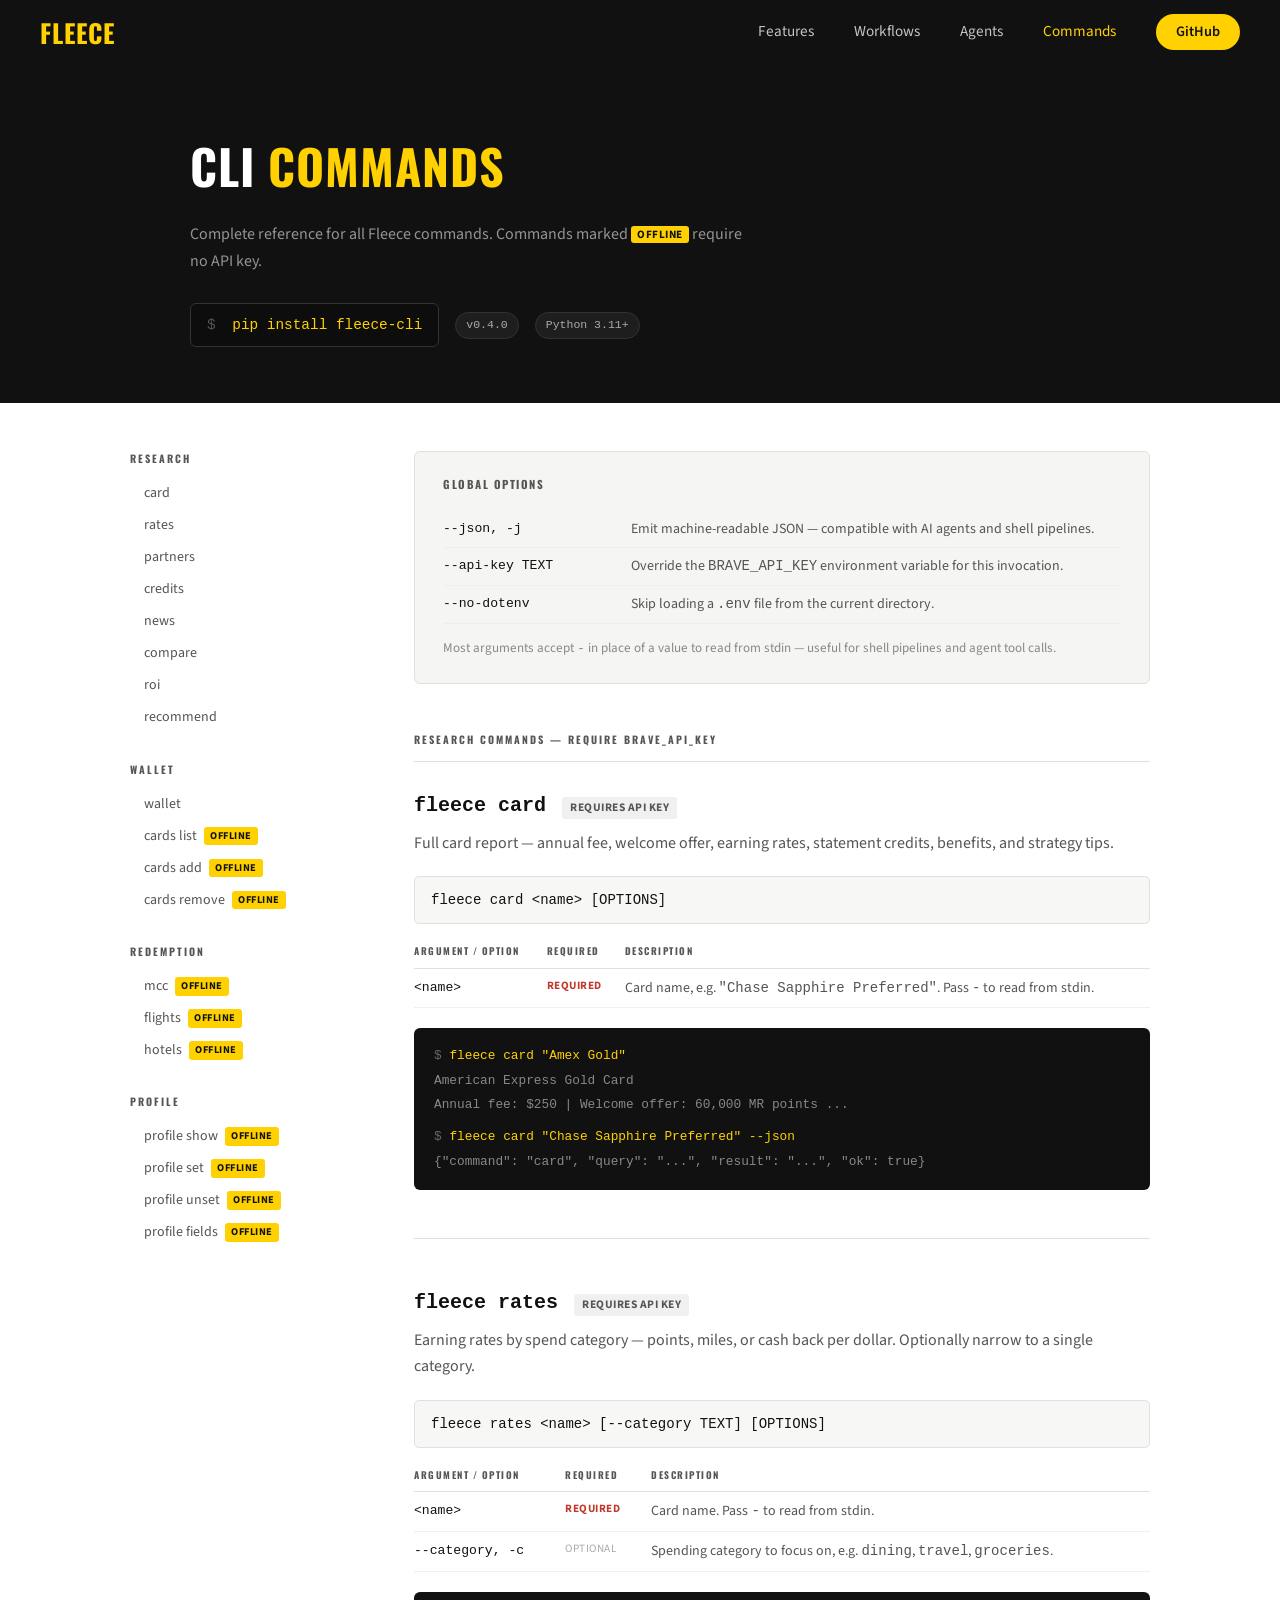
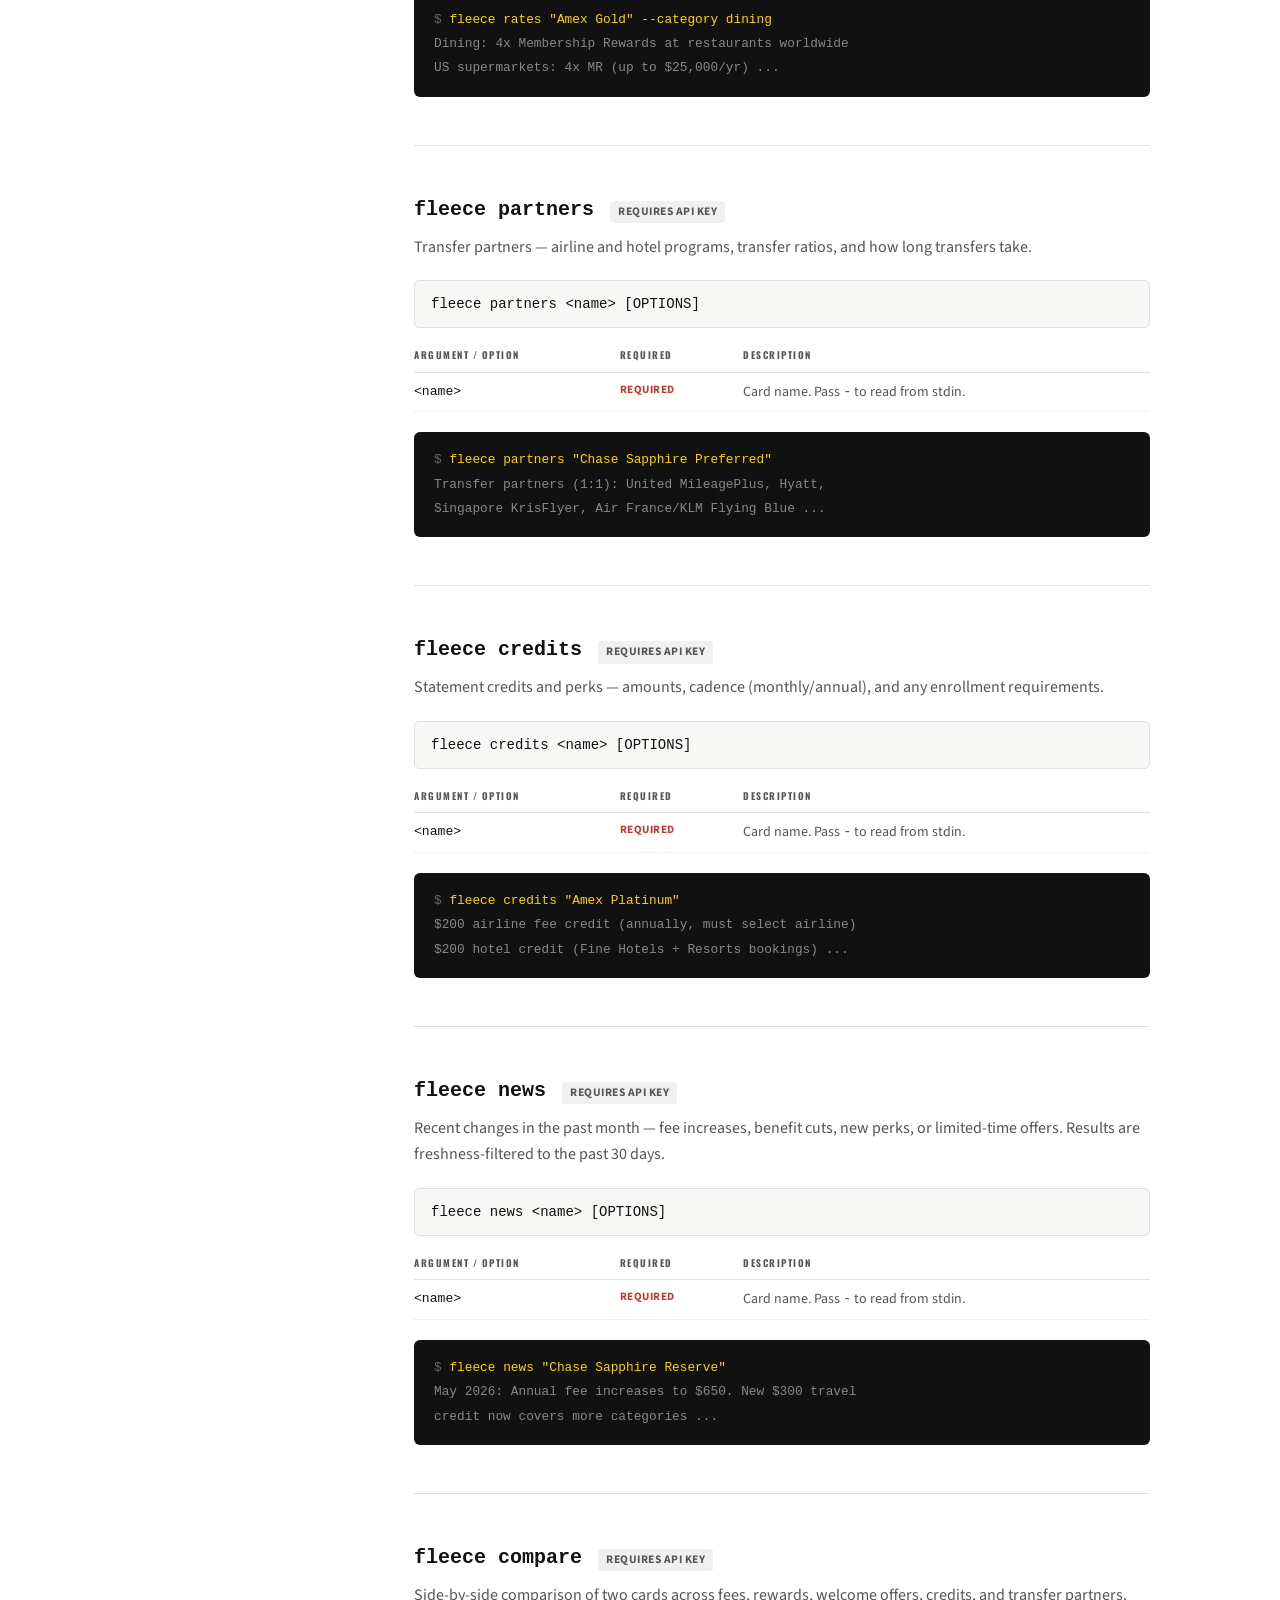
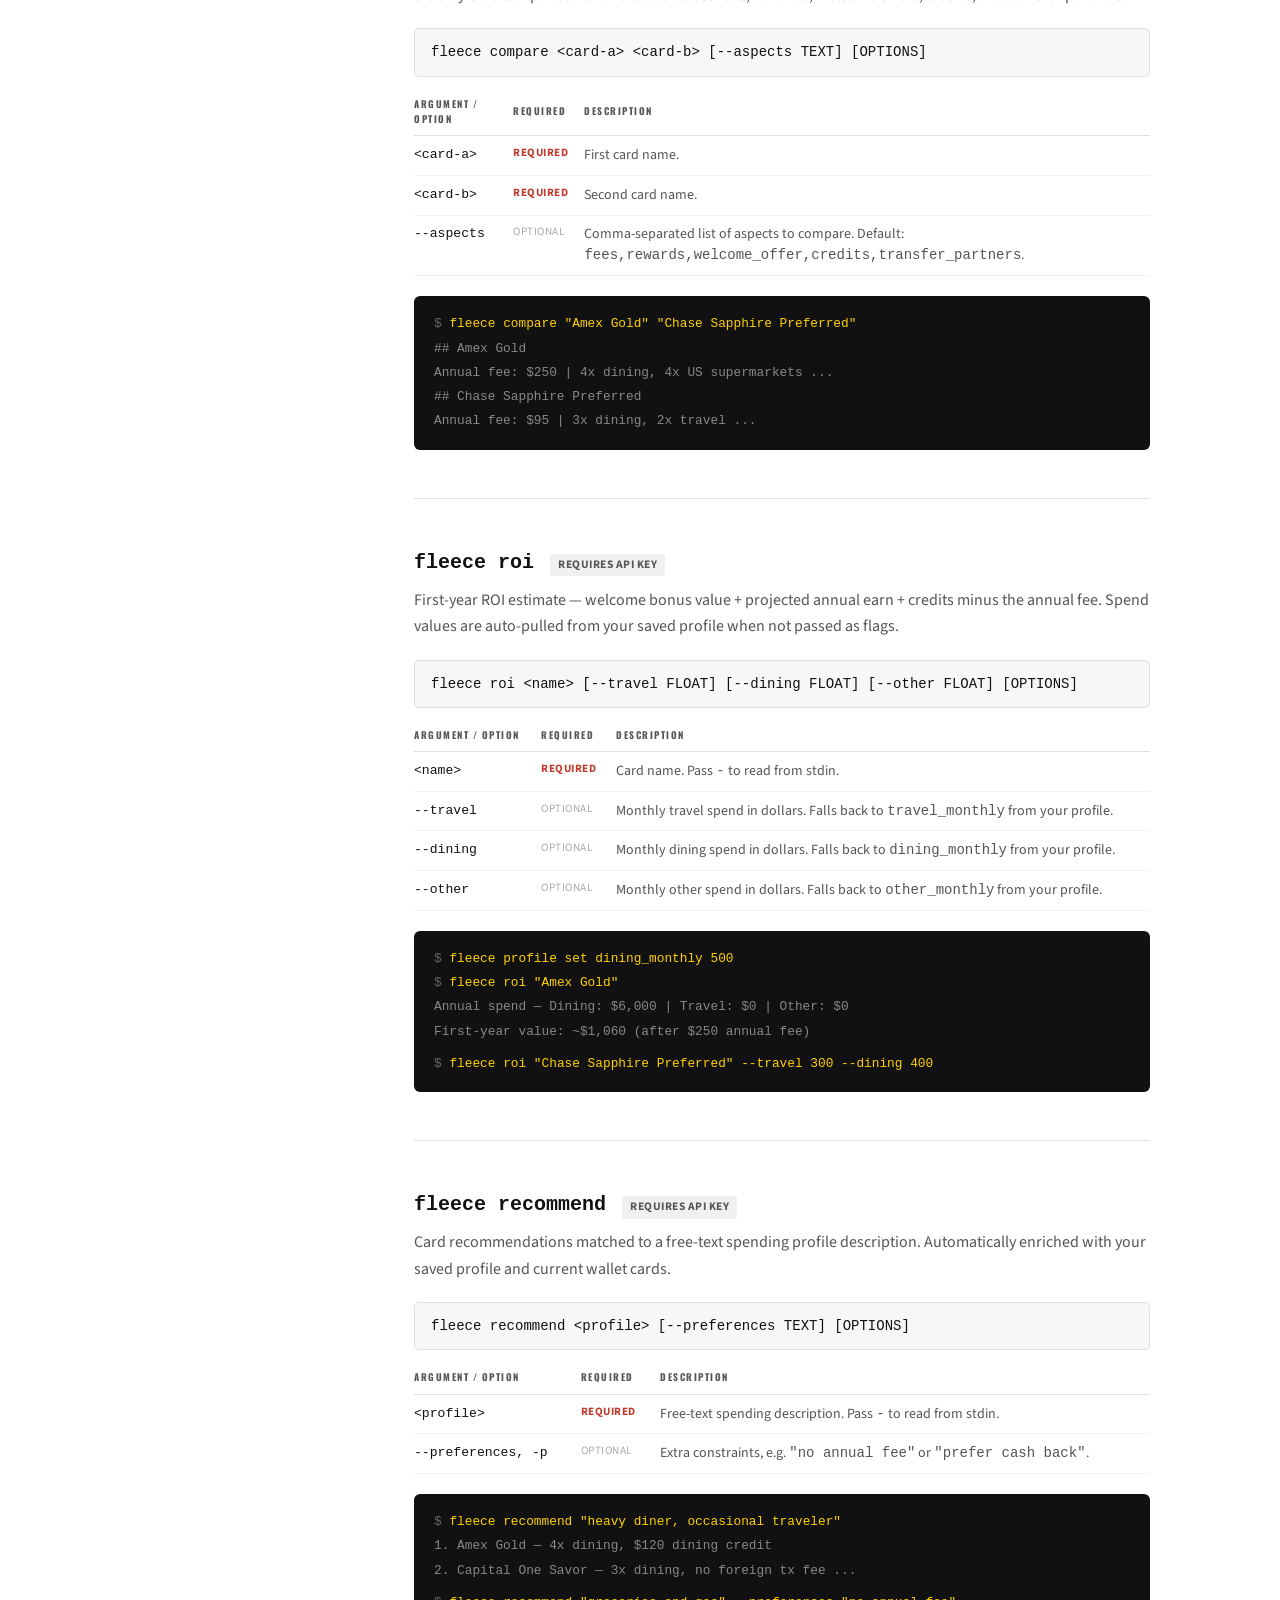
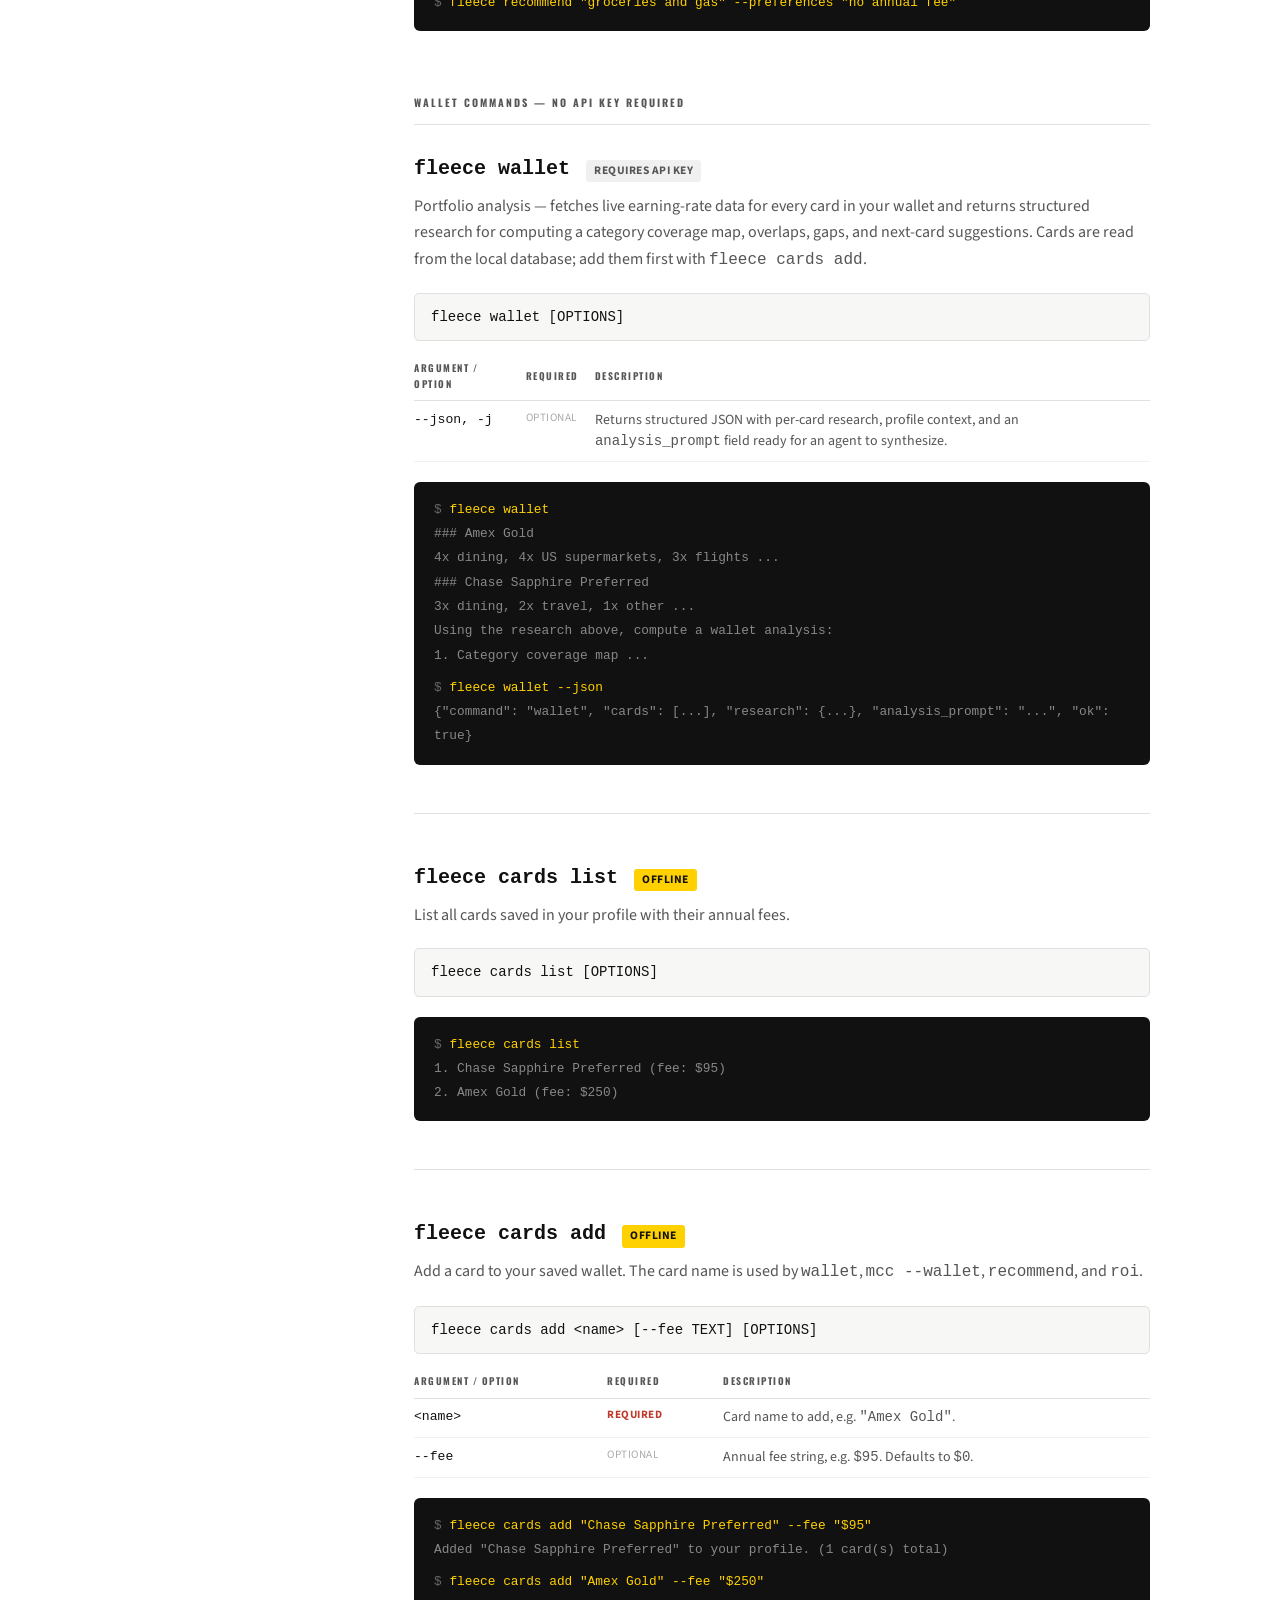
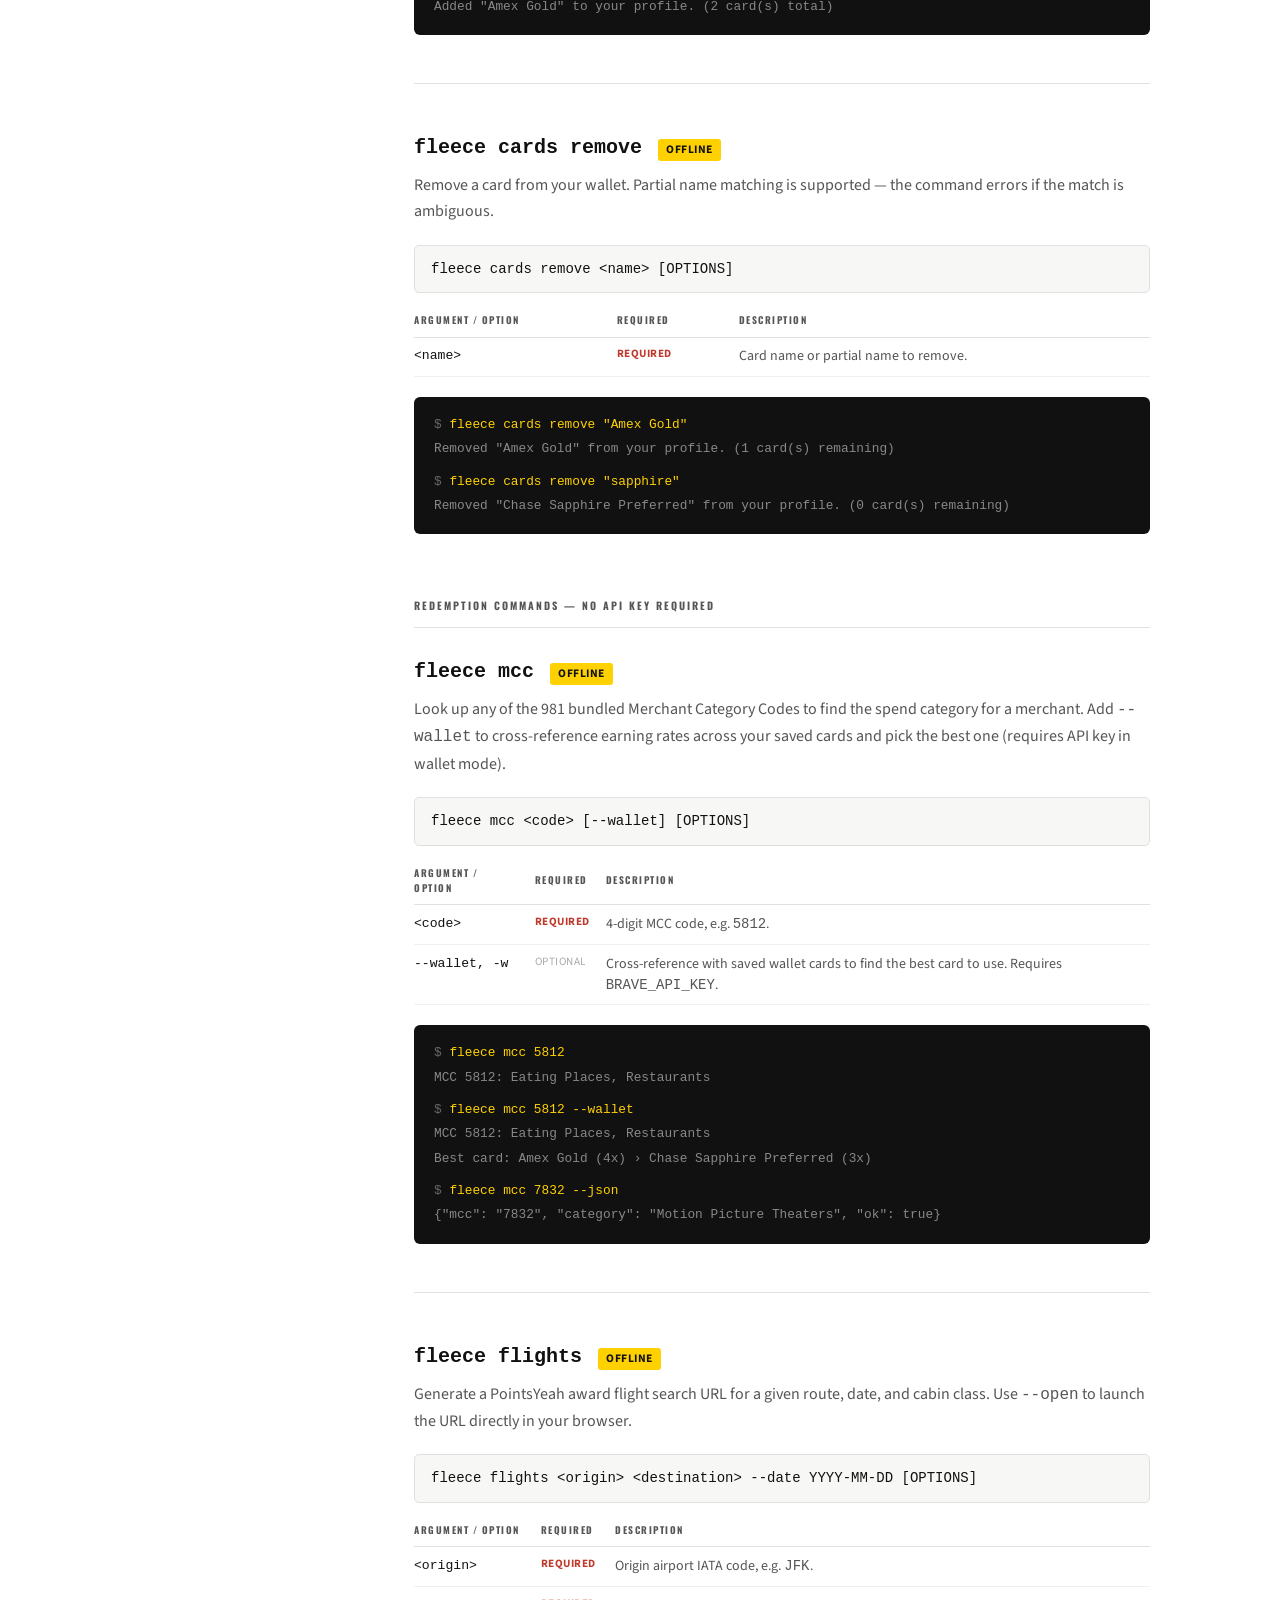
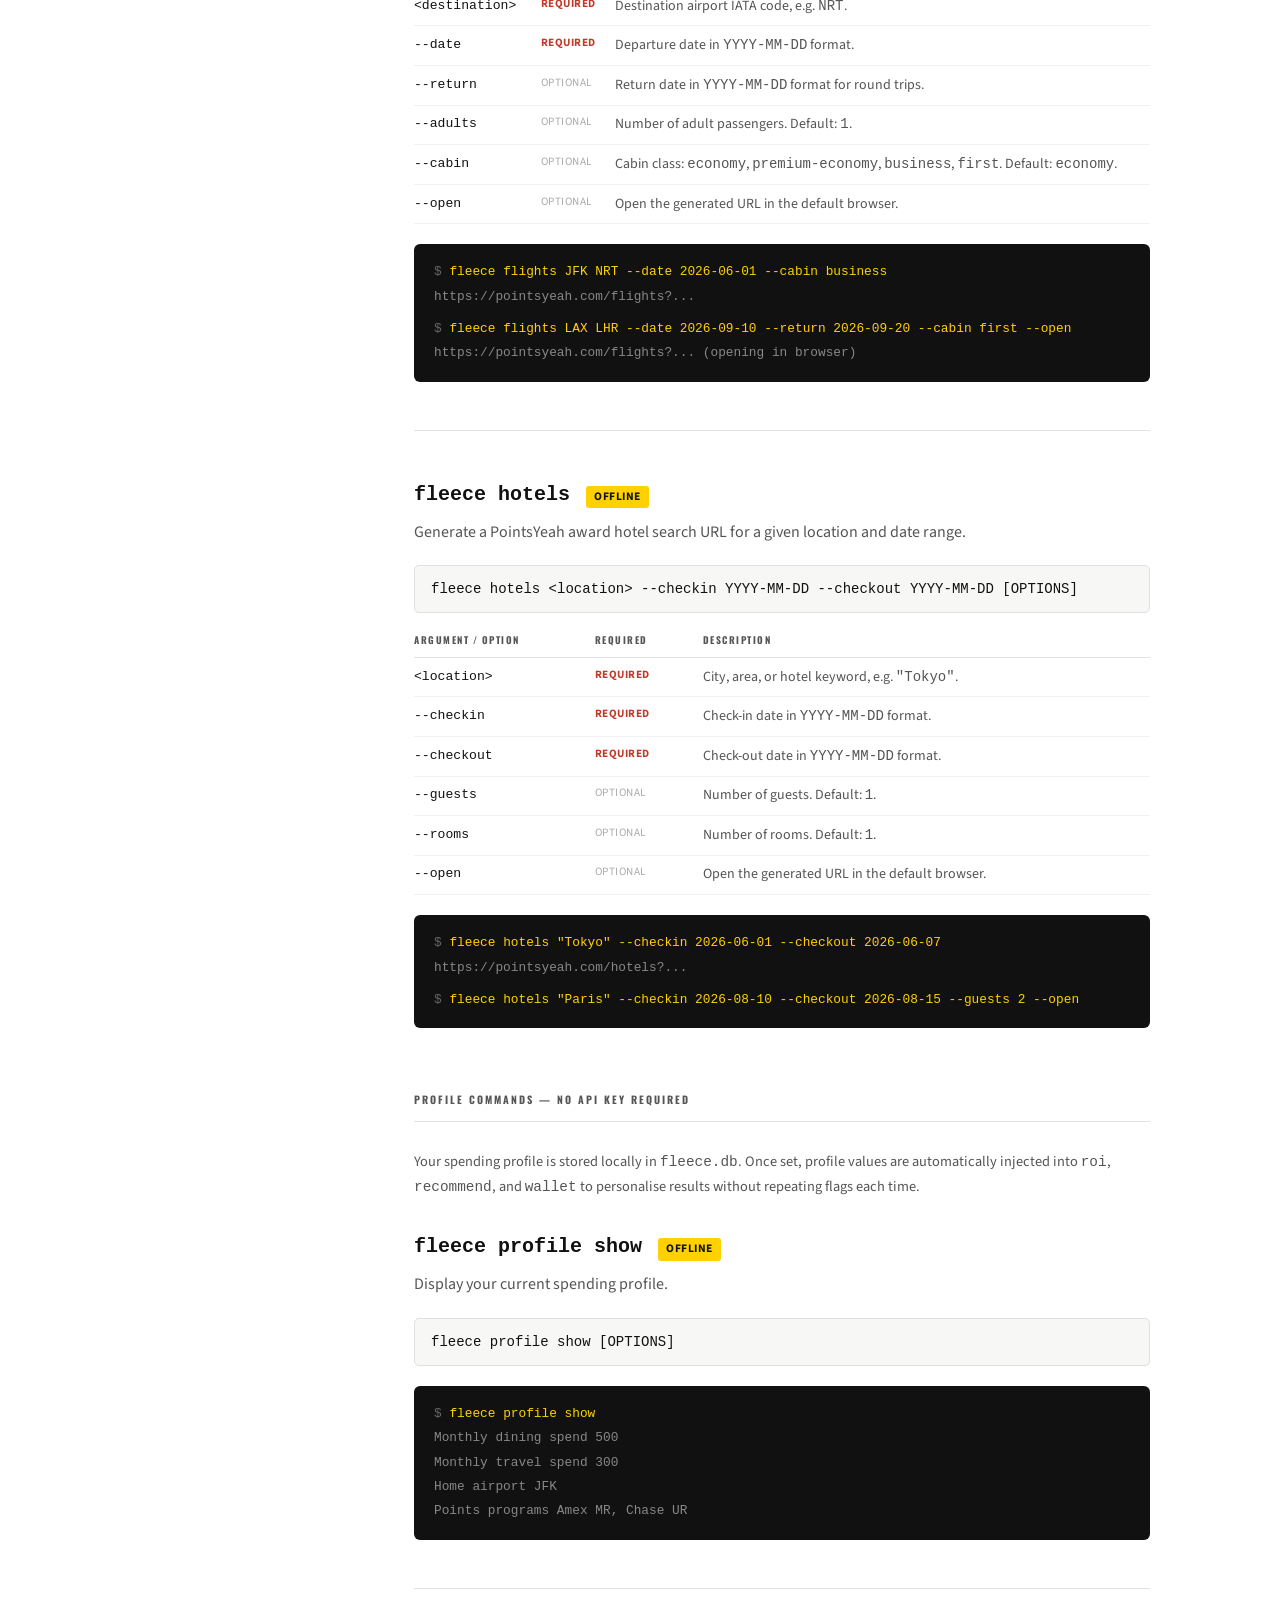
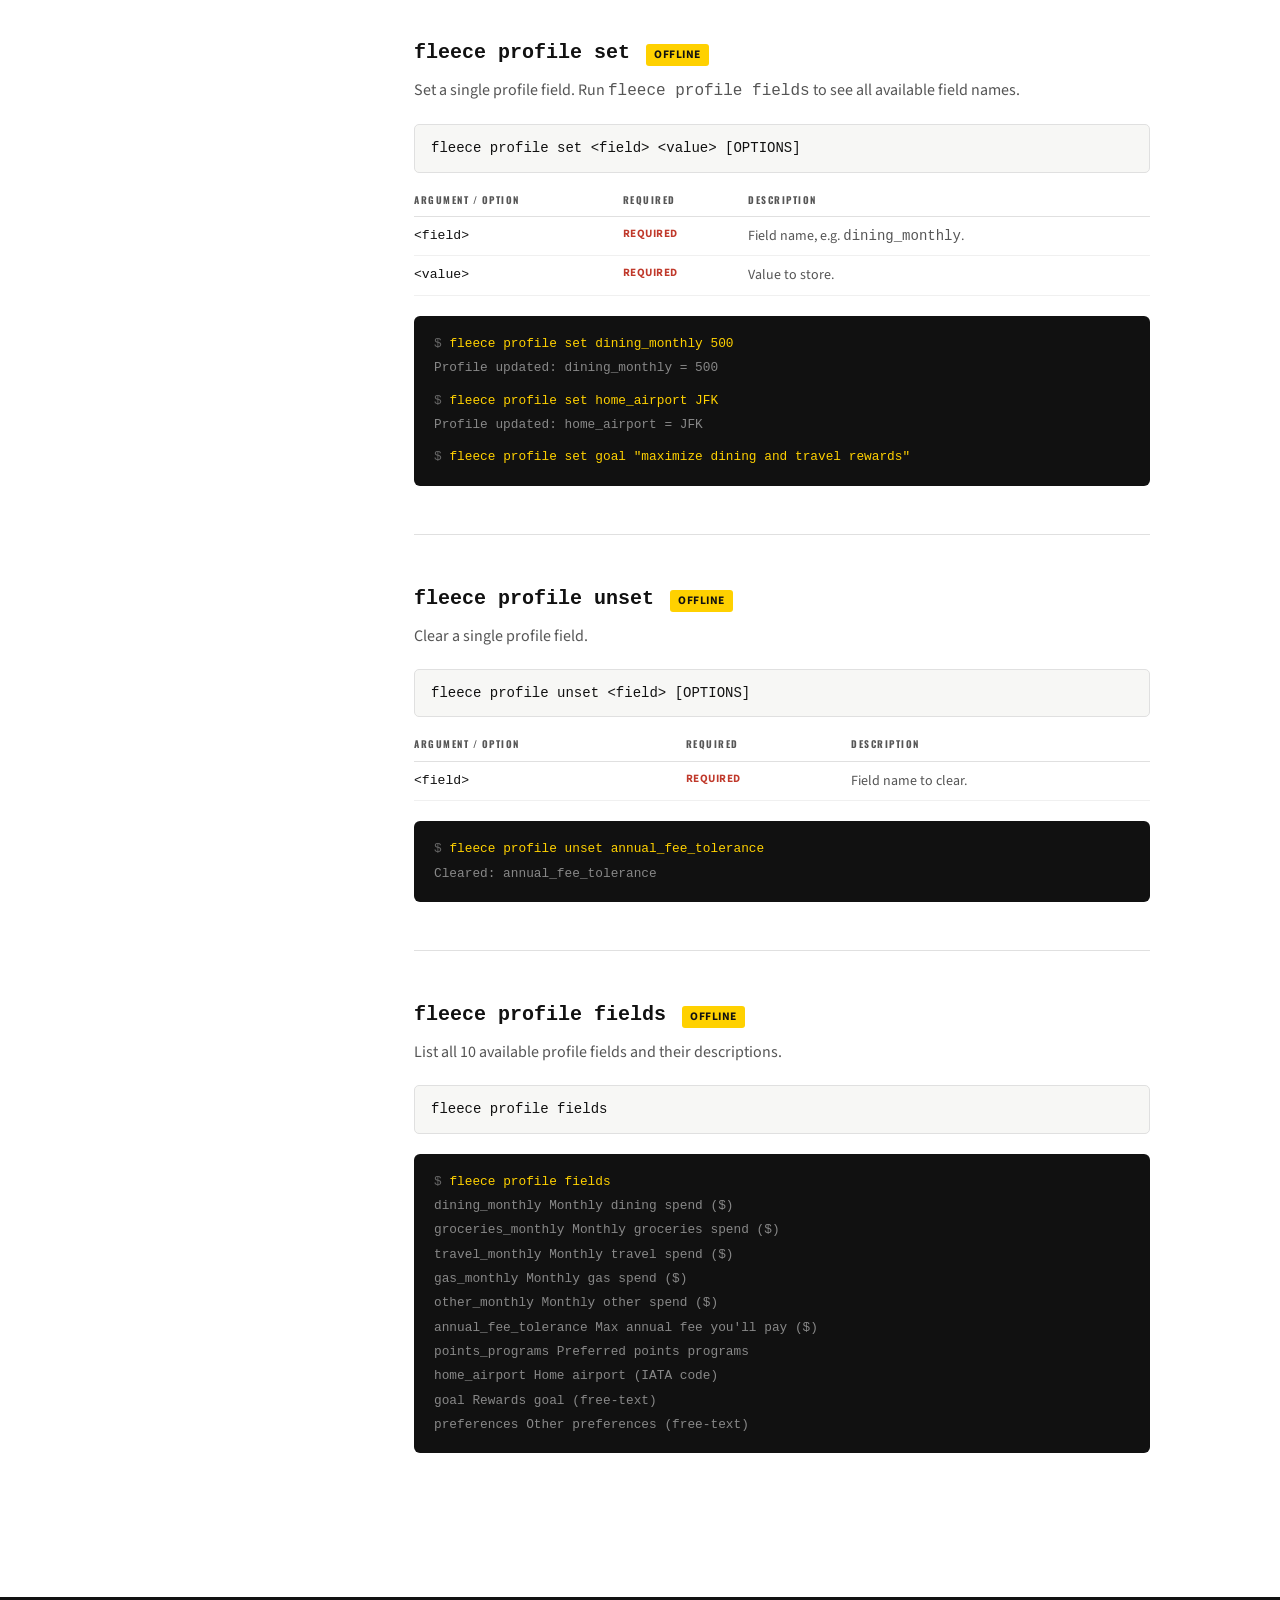
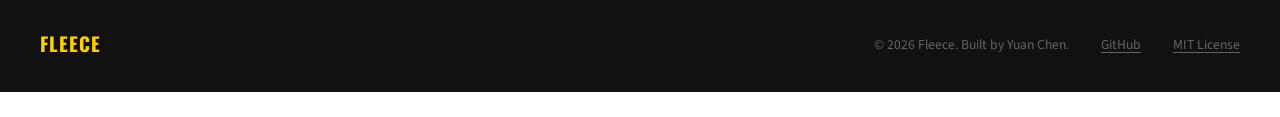
==== commit c74fd4f0: "Restore wallet portfolio analysis with structured JSON output Old behavior dumped raw search snippet" ====
--- a/docs/commands.html
+++ b/docs/commands.html
@@ -506,7 +506,7 @@
     </div>
     <div class="sidebar-group">
       <div class="sidebar-group-label">Wallet</div>
-      <a href="#cmd-wallet">wallet <span class="offline-badge">offline</span></a>
+      <a href="#cmd-wallet">wallet</a>
       <a href="#cmd-cards-list">cards list <span class="offline-badge">offline</span></a>
       <a href="#cmd-cards-add">cards add <span class="offline-badge">offline</span></a>
       <a href="#cmd-cards-remove">cards remove <span class="offline-badge">offline</span></a>
@@ -729,19 +729,25 @@
       <div class="cmd-block" id="cmd-wallet">
         <div class="cmd-block-header">
           <span class="cmd-name">fleece wallet</span>
-          <span class="cmd-tag cmd-tag-offline">offline</span>
-        </div>
-        <p class="cmd-desc">Show every card currently saved in your wallet. No API key required — reads directly from the local database.</p>
+          <span class="cmd-tag cmd-tag-research">requires api key</span>
+        </div>
+        <p class="cmd-desc">Portfolio analysis — fetches live earning-rate data for every card in your wallet and returns structured research for computing a category coverage map, overlaps, gaps, and next-card suggestions. Cards are read from the local database; add them first with <code>fleece cards add</code>.</p>
         <div class="cmd-usage">fleece wallet [OPTIONS]</div>
+        <table class="args-table">
+          <tr><th>Argument / Option</th><th>Required</th><th>Description</th></tr>
+          <tr><td>--json, -j</td><td class="optional">optional</td><td>Returns structured JSON with per-card research, profile context, and an <code>analysis_prompt</code> field ready for an agent to synthesize.</td></tr>
+        </table>
         <div class="example-block">
           <div><span class="prompt">$</span> <span class="cmd-text">fleece wallet</span></div>
-          <div><span class="output">Your wallet (3 cards):</span></div>
+          <div><span class="output">### Amex Gold</span></div>
+          <div><span class="output">4x dining, 4x US supermarkets, 3x flights ...</span></div>
+          <div><span class="output">### Chase Sapphire Preferred</span></div>
+          <div><span class="output">3x dining, 2x travel, 1x other ...</span></div>
           <div><span class="output"></span></div>
-          <div><span class="output">  • Chase Sapphire Preferred</span></div>
-          <div><span class="output">  • Amex Gold</span></div>
-          <div><span class="output">  • Citi Double Cash</span></div>
+          <div><span class="output">Using the research above, compute a wallet analysis:</span></div>
+          <div><span class="output">1. Category coverage map ...</span></div>
           <div style="margin-top:0.5rem;"><span class="prompt">$</span> <span class="cmd-text">fleece wallet --json</span></div>
-          <div><span class="output">{"cards": [{"name": "Chase Sapphire Preferred", ...}]}</span></div>
+          <div><span class="output">{"command": "wallet", "cards": [...], "research": {...}, "analysis_prompt": "...", "ok": true}</span></div>
         </div>
       </div>
 
